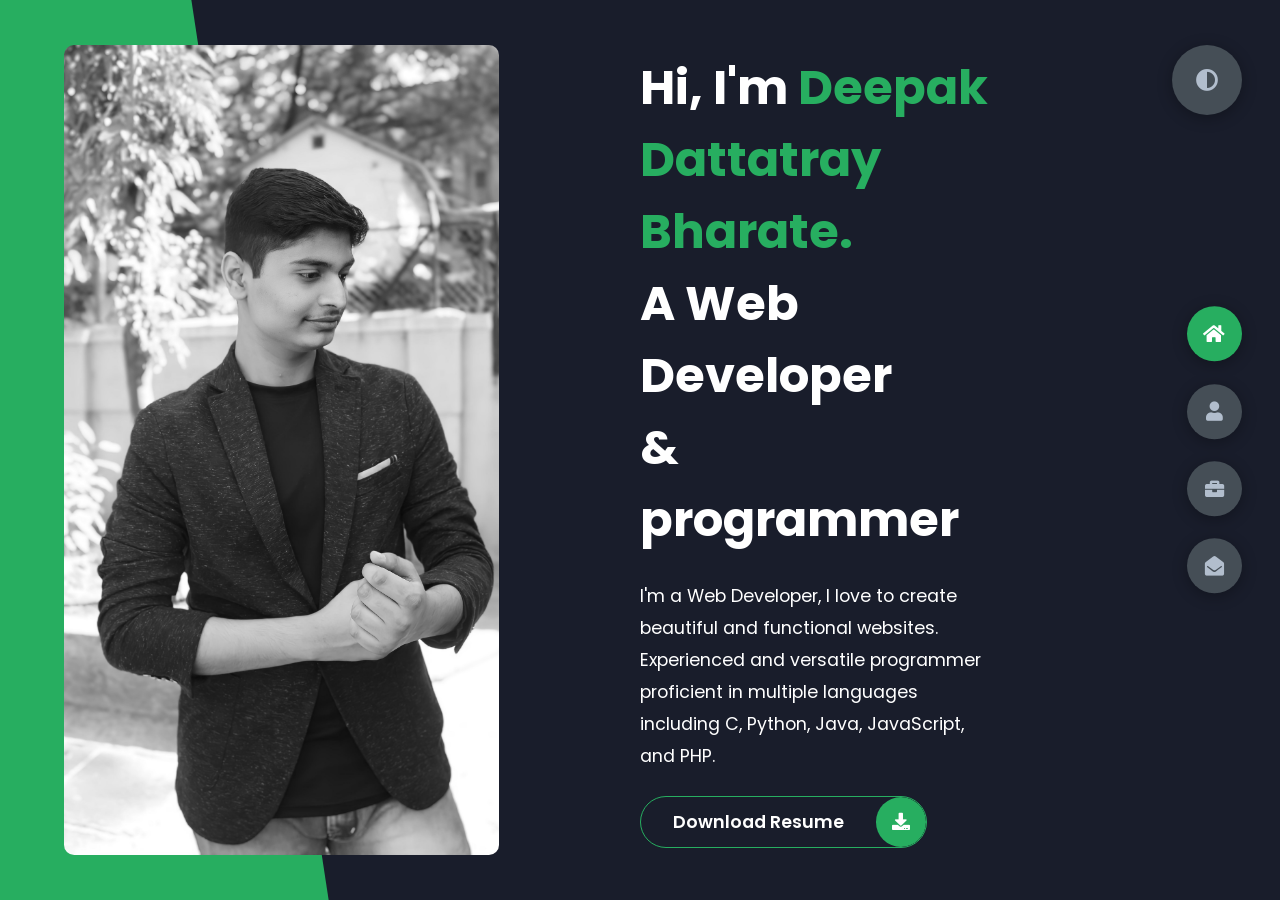
==== index.html @ 77989669 "done done" ====
<!DOCTYPE html>
<html lang="en">
<head>
    <meta charset="UTF-8">
    <meta http-equiv="X-UA-Compatible" content="IE=edge">
    <meta name="viewport" content="width=device-width, initial-scale=1.0">
    <title>Deepak</title>
    <link rel="stylesheet" href="styles/styles.css">
    <link rel="preconnect" href="https://fonts.googleapis.com">
    <link rel="preconnect" href="https://fonts.gstatic.com" crossorigin>
    <link rel="stylesheet" href="https://cdnjs.cloudflare.com/ajax/libs/font-awesome/5.15.4/css/all.min.css" integrity="sha512-1ycn6IcaQQ40/MKBW2W4Rhis/DbILU74C1vSrLJxCq57o941Ym01SwNsOMqvEBFlcgUa6xLiPY/NS5R+E6ztJQ==" crossorigin="anonymous" referrerpolicy="no-referrer" />
    <link href="https://fonts.googleapis.com/css2?family=Poppins:wght@400;500;600;700;800&display=swap" rel="stylesheet">
    
</head>
<body class="main-content">
    <header class="container header active" id="home">
        <div class="header-content">
            <div class="left-header">
                <div class="h-shape"></div>
                <div class="image">
                    <img src="img/me.jpg" alt="">
                </div>
            </div>
            <div class="right-header">
                <h1 class="name">
                    Hi, I'm <span>Deepak Dattatray Bharate.</span>
                    <br>
                    A Web Developer
                    <br>
                    &
                    <br>
                    programmer
                </h1>
                <p>
                    I'm a Web Developer, I love to create beautiful and functional websites.
                    Experienced and versatile programmer proficient in multiple languages including C, Python, Java, JavaScript, and PHP. 
                </p>
                <div class="btn-con">
                    <a href="RESUME_deepak_bharate.pdf" class="main-btn">
                        <span class="btn-text">Download Resume</span>
                        <span class="btn-icon"><i class="fas fa-download"></i></span>
                    </a>
                </div>
            </div>
        </div>
    </header>
    <main>
        <section class="container about" id="about">
            <div class="main-title">
                <h2>About <span>me</span><span class="bg-text">my stats</span></h2>
            </div>
            <div class="about-container">
                <div class="left-about">
                    <h4>Information About me</h4>
                    <p>
                        I typically covers a range of foundational and advanced topics in computer science,
                            including programming languages (such as C , Java, Python , PHP, javascript), 
                            data structures and algorithms, computer networks, database management systems, 
                            software engineering principles, operating systems, and computer architecture. <br /> <br /> 
                            Throughout my degree program, I will likely engage in various projects and assignments 
                            that will help me develop practical skills and deepen my understanding of key concepts in 
                            computer science. These projects may range from developing software applications to conducting 
                            research in specialized areas of interest.
                    </p>
                    <div class="btn-con">
                        <a href="RESUME_deepak_bharate.pdf" class="main-btn">
                            <span class="btn-text">Download Resume</span>
                            <span class="btn-icon"><i class="fas fa-download"></i></span>
                        </a>
                    </div>
                </div>
                <div>
                    <h3>Qualifications Summary</h3><br>
                    <p>
                        Experienced and versatile programmer proficient in multiple languages including C, Python, Java, 
                        JavaScript, and PHP. Demonstrated expertise in software development with a strong portfolio of 
                        projects hosted on GitHub. Proven ability to conceptualize, develop, and implement innovative 
                        solutions. Passionate about continuous learning and exploring new technologies.   
                    </p>
                </div>
                <!-- <div class="right-about">
                    <div class="about-item">
                        <div class="abt-text">
                            <p class="large-text">5</p>
                            <p class="small-text">Projects <br /> Completed</p>
                        </div>
                    </div> -->
                    <!-- <div class="about-item">
                        <div class="abt-text">
                            <p class="large-text">10+</p>
                            <p class="small-text">Years of <br /> experience</p>
                        </div>
                    </div> -->
                    <!-- <div class="about-item">
                        <div class="abt-text">
                            <p class="large-text">300+</p>
                            <p class="small-text">Happy <br /> Clients</p>
                        </div>
                    </div> -->
                    <!-- <div class="about-item">
                        <div class="abt-text">
                            <p class="large-text">400+</p>
                            <p class="small-text">Customer <br /> reviews</p>
                        </div>
                    </div> -->
                </div>
            </div>
            <div class="about-stats">
                <h4 class="stat-title">My Skills</h4>
                <div class="progress-bars">
                    <div class="progress-bar">
                        <p class="prog-title">html5</p>
                        <div class="progress-con">
                            <p class="prog-text">80%</p>
                            <div class="progress">
                                <span class="html"></span>
                            </div>
                        </div>
                    </div>
                    <div class="progress-bar">
                        <p class="prog-title">css3</p>
                        <div class="progress-con">
                            <p class="prog-text">95%</p>
                            <div class="progress">
                                <span class="css"></span>
                            </div>
                        </div>
                    </div>
                    <div class="progress-bar">
                        <p class="prog-title">javascript</p>
                        <div class="progress-con">
                            <p class="prog-text">75%</p>
                            <div class="progress">
                                <span class="js"></span>
                            </div>
                        </div>
                    </div>
                    <div class="progress-bar">
                        <p class="prog-title">ReactJS</p>
                        <div class="progress-con">
                            <p class="prog-text">45%</p>
                            <div class="progress">
                                <span class="react"></span>
                            </div>
                        </div>
                    </div>
                    <div class="progress-bar">
                        <p class="prog-title">NodeJS</p>
                        <div class="progress-con">
                            <p class="prog-text">78%</p>
                            <div class="progress">
                                <span class="node"></span>
                            </div>
                        </div>
                    </div>
                    <div class="progress-bar">
                        <p class="prog-title">Python</p>
                        <div class="progress-con">
                            <p class="prog-text">89%</p>
                            <div class="progress">
                                <span class="python"></span>
                            </div>
                        </div>
                    </div>
                    <div class="progress-bar">
                        <p class="prog-title">Java</p>
                        <div class="progress-con">
                            <p class="prog-text">73%</p>
                            <div class="progress">
                                <span class="java"></span>
                            </div>
                        </div>
                    </div>
                    <div class="progress-bar">
                        <p class="prog-title">XML</p>
                        <div class="progress-con">
                            <p class="prog-text">68%</p>
                            <div class="progress">
                                <span class="xml"></span>
                            </div>
                        </div>
                    </div>
                    <div class="progress-bar">
                        <p class="prog-title">microservices spring boot</p>
                        <div class="progress-con">
                            <p class="prog-text">42%</p>
                            <div class="progress">
                                <span class="ms"></span>
                            </div>
                        </div>
                    </div>
                </div>
            </div>
        </section>
        <section class="container" id="portfolio">
            <div class="main-title">
                <h2>My <span>Portfolio</span><span class="bg-text">My Work</span></h2>
            </div>
            <p class="port-text">
                Here is some of my work that I've done in various programming languages.
            </p>
            <div class="portfolios">
                <div class="portfolio-item">
                    <div class="image">
                        <img src="img/ai_mouse.jpg" alt="">
                    </div>
                    <div class="hover-items">
                        <h3>Project Source</h3>
                        <div class="icons">
                            <a href="https://github.com/04Deepak/Virual-Mouse" class="icon" target="_blank">
                                <i class="fab fa-github"></i>
                            </a>
                        </div>
                    </div>
                </div>
                <div class="portfolio-item">
                    <div class="image">
                        <img src="img/wapy.jpg" alt="">
                    </div>
                    <div class="hover-items">
                        <h3>Project Source</h3>
                        <div class="icons">
                            <a href="https://github.com/04Deepak/Weather-App-in-Python" class="icon" target="_blank">
                                <i class="fab fa-github"></i>
                            </a>
                        </div>
                    </div>
                </div>
                <div class="portfolio-item">
                    <div class="image">
                        <img src="img/wajs.jpg" alt="">
                    </div>
                    <div class="hover-items">
                        <h3>Project Source</h3>
                        <div class="icons">
                            <a href="https://github.com/04Deepak/weather-app-using-html-" class="icon" target="_blank">
                                <i class="fab fa-github"></i>
                            </a>
                        </div>
                    </div>
                </div>
                <div class="portfolio-item">
                    <div class="image">
                        <img src="img/hangman.jpg" alt="">
                    </div>
                    <div class="hover-items">
                        <h3>Project Source</h3>
                        <div class="icons">
                            <a href="https://github.com/04Deepak/hangman" class="icon" target="_blank">
                                <i class="fab fa-github"></i>
                            </a>
                        </div>
                    </div>
                </div>
                <div class="portfolio-item">
                    <div class="image">
                        <img src="img/eye_mouse.jpg" alt="">
                    </div>
                    <div class="hover-items">
                        <h3>Project Source</h3>
                        <div class="icons">
                            <a href="https://github.com/04Deepak/eye-controled-mouse" class="icon" target="_blank">
                                <i class="fab fa-github"></i>
                            </a>
                        </div>
                    </div>
                </div>
            </div>
        </section>
        
        <section class="container contact" id="contact">
            <div class="contact-container">
                <div class="main-title">
                    <h2>Contact <span>Me</span><span class="bg-text">Contact</span></h2>
                </div>
                <div class="contact-content-con">
                    <div class="left-contact">
                        <h4>Contact me here</h4>
                        <p>
                            
                        </p>
                        <div class="contact-info">
                            <div class="contact-item">
                                <div class="icon">
                                    <i class="fas fa-map-marker-alt"></i>
                                    <span>Location</span>
                                </div>
                                <p>
                                    :MarketYard, Pune, 411037
                                </p>
                            </div>
                            <div class="contact-item">
                                <div class="icon">
                                    <i class="fas fa-envelope"></i>
                                    <span>Email</span>
                                </div>
                                <p>
                                    <span>:deepakbharate54321@gmail.com</span>
                                </p>
                            </div>
                            <div class="contact-item">
                                <div class="icon">
                                    <i class="fas fa-user-graduate"></i>
                                    <span>Education</span>
                                </div>
                                <p>
                                    <span>:Sir Parashurambhau College </span>
                                </p>
                            </div>
                            <div class="contact-item">
                                <div class="icon">
                                    <i class="fas fa-user-graduate"></i>
                                    <span>Mobile Number</span>
                                </div>
                                <p>
                                    <span>: 9356217238</span>
                                </p>
                            </div>
                            <div class="contact-item">
                                <div class="icon">
                                    <i class="fas fa-globe-africa"></i>
                                    <span>Languages</span>
                                </div>
                                <p>
                                    <span>: Marathi, English, Hindi</span>
                                </p>
                            </div>
                        </div>
                        <div class="contact-icons">
                            <div class="contact-icon">
                                <a href="https://www.facebook.com/deepak.bharate.77?mibextid=ZbWKwL" target="_blank">
                                    <i class="fab fa-facebook-f"></i>
                                </a>
                                <a href="https://x.com/21_Deepak_04?t=EVNhC-Tifc7lDuavMvkiZQ&s=09" target="_blank">
                                    <i class="fab fa-twitter"></i>
                                    <!-- <i class="fa-brands fa-x-twitter"></i> -->
                                </a>
                                <a href="https://github.com/04Deepak" target="_blank">
                                    <i class="fab fa-github"></i>
                                </a>
                                <a href="https://instagram.com/deepak_bharate_04?igshid=NzZlODBkYWE4Ng==" target="_blank">
                                    <i class="fab fa-instagram"></i>
                                </a>
                            </div>
                            <br>
                            <div class="btn-con">
                                <a href="RESUME_deepak_bharate.pdf" class="main-btn">
                                    <span class="btn-text">Download Resume</span>
                                    <span class="btn-icon"><i class="fas fa-download"></i></span>
                                </a>
                            </div>
                        </div>
                    </div>
                    <div class="right-contact">
                        <form onsubmit="sendEmail(); reset(); return false;" class="contact-form">
                            <div class="input-control i-c-2">
                                <input type="text" id="name" required placeholder="YOUR NAME">
                                <input type="email" id="email" required placeholder="YOUR EMAIL">
                            </div>
                            <div class="input-control">
                                <input type="text" id="subject" required placeholder="ENTER SUBJECT">
                            </div>
                            <div class="input-control">
                                <textarea name="" id="message" cols="15" rows="8" placeholder="Message Here..."></textarea>
                            </div>
                            <div class="submit-btn">
                                <button type="submit" class="main-btn" id="send-button">
                                    <!-- <span class="btn-text">Send Message</span> -->
                                    <span class="btn-icon"><i class="fas fa-paper-plane"></i></span>
                                </button>
                            </div>
                        </form>
                        <script src="https://smtpjs.com/v3/smtp.js"></script>
                        <script>
                            function sendEmail() {
                                const name = document.getElementById("name").value;
                                const email = document.getElementById("email").value;
                                const subject = document.getElementById("subject").value;
                                const body = document.getElementById("message").value;

                                Email.send({
                                    SecureToken: "cb79d266-09be-4030-bab2-f4abe92f9825",
                                    // Host : "smtp.elasticemail.com",
                                    // Username : "deepakbharate12346@gmail.com",
                                    // Password : "B3FC7627FB9570CE940853B29A4B2A475FE3",
                                    To: 'deepakbharate12346@gmail.com',
                                    From: 'deepakbharate12346@gmail.com',
                                    Subject: subject,
                                    Body: "Name: " + name +
                                        "<br>Email: " + email +
                                        "<br>Message: " + body
                                }).then(
                                    message => alert("maile sent succesfully !!")
                                );
                            }
                        </script>

                    </div>
                </div>
            </div>
        </section>
    </main>

    <div class="controls">
        <div class="control active-btn" data-id="home" >
            <i class="fas fa-home"></i>
        </div>
        <div class="control" data-id="about">
            <i class="fas fa-user"></i>
        </div>
        <div class="control" data-id="portfolio">
            <i class="fas fa-briefcase"></i>
        </div>
        <div class="control" data-id="contact">
            <i class="fas fa-envelope-open"></i>
        </div>
    </div>
    <div class="theme-btn">
        <i class="fas fa-adjust"></i>
    </div>
    <script src="app.js"></script>
</body>
</html>
---- styles/styles.css ----
* {
  margin: 0;
  padding: 0;
  box-sizing: border-box;
  list-style: none;
}

:root {
  --color-primary: #191d2b;
  --color-secondary: #27AE60;
  --color-white: #FFFFFF;
  --color-black: #000;
  --color-grey0: #f8f8f8;
  --color-grey-1: #dbe1e8;
  --color-grey-2: #b2becd;
  --color-grey-3: #6c7983;
  --color-grey-4: #454e56;
  --color-grey-5: #2a2e35;
  --color-grey-6: #12181b;
  --br-sm-2: 14px;
  --box-shadow-1: 0 3px 15px rgba(0,0,0,.3);
}

.light-mode {
  --color-primary: #FFFFFF;
  --color-secondary: #27AE60;
  --color-white: #454e56;
  --color-black: #000;
  --color-grey0: #f8f8f8;
  --color-grey-1: #6c7983;
  --color-grey-2: #6c7983;
  --color-grey-3: #6c7983;
  --color-grey-4: #454e56;
  --color-grey-5: #a0a1a23c;
  --color-grey-6: #12181b;
}

body {
  background-color: var(--color-primary);
  font-family: "Poppins", sans-serif;
  font-size: 1.1rem;
  color: var(--color-white);
  transition: all 0.4s ease-in-out;
}

a {
  display: inline-block;
  text-decoration: none;
  color: inherit;
  font-family: inherit;
}

header {
  min-height: 100vh;
  color: var(--color-white);
  overflow: hidden;
  padding: 0 !important;
}

section {
  min-height: 100vh;
  width: 100%;
  position: absolute;
  left: 0;
  top: 0;
  padding: 3rem 18rem;
}

.container {
  display: none;
  transform: translateY(-100%) scale(0);
  transition: all 0.4s ease-in-out;
  background-color: var(--color-primary);
}

.active {
  display: block;
  animation: appear 1s ease-in-out;
  transform: translateY(0) scaleY(1);
}
@keyframes appear {
  0% {
    transform: translateY(-100%) scaleY(0);
  }
  100% {
    transform: translateY(0) scaleY(1);
  }
}

.controls {
  position: fixed;
  z-index: 10;
  top: 50%;
  right: 3%;
  display: flex;
  flex-direction: column;
  align-items: center;
  justify-content: center;
  transform: translateY(-50%);
}
.controls .control {
  padding: 1rem;
  cursor: pointer;
  background-color: var(--color-grey-4);
  width: 55px;
  height: 55px;
  border-radius: 50%;
  display: flex;
  justify-content: center;
  align-items: center;
  margin: 0.7rem 0;
  box-shadow: var(--box-shadow-1);
}
.controls .control i {
  font-size: 1.2rem;
  color: var(--color-grey-2);
  pointer-events: none;
}
.controls .active-btn {
  background-color: var(--color-secondary);
  transition: all 0.4s ease-in-out;
}
.controls .active-btn i {
  color: var(--color-white);
}

.theme-btn {
  top: 5%;
  right: 3%;
  width: 70px;
  height: 70px;
  border-radius: 50%;
  background-color: var(--color-grey-4);
  cursor: pointer;
  position: fixed;
  display: flex;
  justify-content: center;
  align-items: center;
  box-shadow: 0 3px 15px rgba(0, 0, 0, 0.3);
  transition: all 0.1s ease-in-out;
}
.theme-btn:active {
  transform: translateY(-3px);
}
.theme-btn i {
  font-size: 1.4rem;
  color: var(--color-grey-2);
  pointer-events: none;
}

/*Header-content*/
.header-content {
  display: grid;
  grid-template-columns: repeat(2, 1fr);
  min-height: 100vh;
}
.header-content .left-header {
  display: flex;
  align-items: center;
  position: relative;
}
.header-content .left-header .h-shape {
  transition: all 0.4s ease-in-out;
  width: 65%;
  height: 100%;
  background-color: var(--color-secondary);
  position: absolute;
  left: 0;
  top: 0;
  z-index: -1;
  clip-path: polygon(0 0, 46% 0, 79% 100%, 0% 100%);
}
.header-content .left-header .image {
  border-radius: var(--br-sm-2);
  height: 90%;
  width: 68%;
  margin-left: 4rem;
  background-color: var(--color-black);
  transition: all 0.4s ease-in-out;
}
.header-content .left-header .image img {
  width: 100%;
  height: 100%;
  object-fit: cover;
  border-radius: 10px; 
  transition: all 0.4s ease-in-out;
  filter: grayscale(100%);
}
.header-content .left-header .image img:hover {
  filter: grayscale(0);
  transform: scale(1.05);
}
.header-content .right-header {
  display: flex;
  flex-direction: column;
  justify-content: center;
  padding-right: 18rem;
}
.header-content .right-header .name {
  font-size: 3rem;
}
.header-content .right-header .name span {
  color: var(--color-secondary);
}
.header-content .right-header p {
  margin: 1.5rem 0;
  line-height: 2rem;
}

/*About*/
.about-container {
  display: grid;
  grid-template-columns: repeat(2, 1fr);
  padding-top: 3.5rem;
  padding-bottom: 5rem;
}
.about-container .right-about {
  display: grid;
  grid-template-columns: repeat(2, 1fr);
  grid-gap: 2rem;
}
.about-container .right-about .about-item {
  border: 1px solid var(--color-grey-5);
  border-radius: 5px;
  transition: all 0.4s ease-in-out;
  box-shadow: 1px 2px 15px rgba(0, 0, 0, 0.1);
}
.about-container .right-about .about-item:hover {
  cursor: default;
  transform: translateY(-5px);
  border: 1px solid var(--color-secondary);
  box-shadow: 1px 4px 15px rgba(0, 0, 0, 0.32);
}
.about-container .right-about .about-item .abt-text {
  padding: 1.5rem;
  display: flex;
  flex-direction: column;
}
.about-container .right-about .about-item .abt-text .large-text {
  font-size: 3rem;
  font-weight: 700;
  color: var(--color-secondary);
}
.about-container .right-about .about-item .abt-text .small-text {
  padding-left: 3rem;
  position: relative;
  text-transform: uppercase;
  font-size: 1.2rem;
  color: var(--color-grey-1);
  letter-spacing: 2px;
}
.about-container .right-about .about-item .abt-text .small-text::before {
  content: "";
  position: absolute;
  left: 0;
  top: 15px;
  width: 2rem;
  height: 2px;
  background-color: var(--color-grey-5);
}
.about-container .left-about {
  padding-right: 5rem;
}
.about-container .left-about p {
  line-height: 2rem;
  padding: 1rem;
  color: var(--color-grey-1);
}
.about-container .left-about h4 {
  font-size: 2rem;
  text-transform: uppercase;
}

.about-stats {
  padding-bottom: 4rem;
}
.about-stats .progress-bars {
  display: grid;
  grid-template-columns: repeat(2, 1fr);
  grid-gap: 2rem;
}
.about-stats .progress-bars .progress-bar {
  display: flex;
  flex-direction: column;
}
.about-stats .progress-bars .progress-bar .prog-title {
  text-transform: uppercase;
  font-weight: 500;
}
.about-stats .progress-bars .progress-bar .progress-con {
  display: flex;
  align-items: center;
}
.about-stats .progress-bars .progress-bar .progress-con .prog-text {
  color: var(--color-grey-2);
}
.about-stats .progress-bars .progress-bar .progress-con .progress {
  width: 100%;
  height: 0.45rem;
  background-color: var(--color-grey-4);
  margin-left: 1rem;
  position: relative;
}
.about-stats .progress-bars .progress-bar .progress-con .progress span {
  position: absolute;
  top: 0;
  left: 0;
  height: 100%;
  background-color: var(--color-secondary);
  transition: all 0.4s ease-in-out;
  width: 60%;
}
.about-stats .progress-bars .progress-bar .progress-con .progress .html {
  width: 80%;
}
.about-stats .progress-bars .progress-bar .progress-con .progress .css {
  width: 95%;
}
.about-stats .progress-bars .progress-bar .progress-con .progress .js {
  width: 75%;
}
.about-stats .progress-bars .progress-bar .progress-con .progress .react {
  width: 60%;
}
.about-stats .progress-bars .progress-bar .progress-con .progress .node {
  width: 87%;
}
.about-stats .progress-bars .progress-bar .progress-con .progress .python {
  width: 70%;
}

.stat-title {
  text-transform: uppercase;
  font-size: 1.4rem;
  text-align: center;
  padding: 3.5rem 0;
  position: relative;
}
.stat-title::before {
  content: "";
  position: absolute;
  left: 50%;
  top: 0;
  width: 40%;
  height: 1px;
  background-color: var(--color-grey-5);
  transform: translateX(-50%);
}

/*Timeline*/
.timeline {
  display: grid;
  grid-template-columns: repeat(2, 1fr);
  grid-gap: 2rem;
  padding-bottom: 3rem;
}
.timeline .timeline-item {
  position: relative;
  padding-left: 3rem;
  border-left: 1px solid var(--color-grey-5);
}
.timeline .timeline-item .tl-icon {
  position: absolute;
  left: -27px;
  top: 0;
  background-color: var(--color-secondary);
  width: 50px;
  height: 50px;
  border-radius: 50%;
  display: flex;
  align-items: center;
  justify-content: center;
}
.timeline .timeline-item .tl-icon i {
  font-size: 1.3rem;
}
.timeline .timeline-item .tl-duration {
  padding: 0.2rem 0.6rem;
  background-color: var(--color-grey-5);
  border-radius: 15px;
  display: inline-block;
  font-size: 0.8rem;
  text-transform: uppercase;
  font-weight: 500;
}
.timeline .timeline-item h5 {
  padding: 1rem 0;
  text-transform: uppercase;
  font-size: 1.3rem;
  font-weight: 600;
}
.timeline .timeline-item h5 span {
  color: var(--color-grey-2);
  font-weight: 500;
  font-size: 1.2rem;
}
.timeline .timeline-item p {
  color: var(--color-grey-2);
}

.port-text {
  padding: 2rem 0;
  text-align: center;
}

.portfolios {
  display: grid;
  grid-template-columns: repeat(3, 1fr);
  grid-gap: 2rem;
  margin-top: 3rem;
}
.portfolios .portfolio-item {
  position: relative;
  border-radius: 15px;
}
.portfolios .portfolio-item img {
  width: 100%;
  height: 300px;
  object-fit: cover;
  border-radius: 15px;
}
.portfolios .portfolio-item .hover-items {
  width: 100%;
  height: 100%;
  background-color: var(--color-secondary);
  position: absolute;
  left: 0;
  top: 0;
  border-radius: 15px;
  display: flex;
  justify-content: center;
  align-items: center;
  flex-direction: column;
  opacity: 0;
  transform: scale(0);
  transition: all 0.4s ease-in-out;
}
.portfolios .portfolio-item .hover-items h3 {
  font-size: 1.5rem;
  color: var(--color-white);
  margin-bottom: 1.5rem;
}
.portfolios .portfolio-item .hover-items .icons {
  display: flex;
  justify-content: center;
  align-items: center;
}
.portfolios .portfolio-item .hover-items .icons .icon {
  background-color: var(--color-primary);
  border-radius: 50%;
  width: 50px;
  height: 50px;
  display: flex;
  align-items: center;
  justify-content: center;
  margin: 0 1rem;
  cursor: pointer;
  transition: all 0.4s ease-in-out;
}
.portfolios .portfolio-item .hover-items .icons .icon i {
  font-size: 1.5rem;
  color: var(--color-white);
  margin: 0 1rem;
}
.portfolios .portfolio-item .hover-items .icons .icon:hover {
  background-color: var(--color-white);
}
.portfolios .portfolio-item .hover-items .icons .icon:hover i {
  color: var(--color-primary);
}

.portfolio-item:hover .hover-items {
  opacity: 1;
  transform: scale(1);
}

.blogs {
  display: grid;
  grid-template-columns: repeat(3, 1fr);
  grid-gap: 2rem;
  margin-top: 3rem;
}
.blogs .blog {
  position: relative;
  background-color: var(--color-grey-5);
  border-radius: 5px;
  box-shadow: 1px 1px 20px rgba(0, 0, 0, 0.1);
  transition: all 0.4s ease-in-out;
}
.blogs .blog:hover {
  box-shadow: 1px 1px 20px rgba(0, 0, 0, 0.3);
  transform: translateY(-5px);
  transition: all 0.4s ease-in-out;
}
.blogs .blog:hover img {
  filter: grayscale(0);
  transform: scale(1.1);
  box-shadow: 0px 4px 15px rgba(0, 0, 0, 0.8);
}
.blogs .blog img {
  width: 100%;
  height: 300px;
  object-fit: cover;
  border-top-left-radius: 5px;
  border-top-right-radius: 5px;
  filter: grayscale(100%);
  transition: all 0.4s ease-in-out;
}
.blogs .blog .blog-text {
  margin-top: -7px;
  padding: 1.1rem;
  border-top: 8px solid var(--color-secondary);
}
.blogs .blog .blog-text h4 {
  font-size: 1.5rem;
  margin-bottom: 0.7rem;
  transition: all 0.4s ease-in-out;
  cursor: pointer;
}
.blogs .blog .blog-text h4:hover {
  color: var(--color-secondary);
}
.blogs .blog .blog-text p {
  color: var(--color-grey-2);
  line-height: 2rem;
  padding-bottom: 1rem;
}

.contact-content-con {
  display: flex;
  padding-top: 3.5rem;
}
.contact-content-con .left-contact {
  flex: 2;
}
.contact-content-con .left-contact h4 {
  margin-top: 1rem;
  font-size: 2rem;
  text-transform: uppercase;
}
.contact-content-con .left-contact p {
  margin: 1rem 0;
  line-height: 2rem;
}
.contact-content-con .left-contact .contact-info .contact-item {
  display: flex;
  align-items: center;
  justify-content: space-between;
}
.contact-content-con .left-contact .contact-info .contact-item p {
  margin: 0.3rem 0 !important;
  padding: 0 !important;
}
.contact-content-con .left-contact .contact-info .contact-item .icon {
  display: grid;
  grid-template-columns: 40px 1fr;
}
.contact-content-con .left-contact .contact-info .contact-item .icon i {
  display: flex;
  align-items: center;
  font-size: 1.3rem;
}
.contact-content-con .left-contact .contact-icon {
  display: flex;
  margin-top: 2rem;
}
.contact-content-con .left-contact .contact-icon a {
  display: flex;
  align-items: center;
  color: var(--color-white);
  background-color: var(--color-grey-5);
  cursor: pointer;
  justify-content: center;
  width: 50px;
  height: 50px;
  border-radius: 50%;
  margin: 0 0.4rem;
  transition: all 0.4s ease-in-out;
}
.contact-content-con .left-contact .contact-icon a:hover {
  background-color: var(--color-secondary);
}
.contact-content-con .left-contact .contact-icon a:hover i {
  color: var(--color-primary);
}
.contact-content-con .left-contact .contact-icon a i {
  display: flex;
  align-items: center;
  justify-content: center;
  font-size: 1.3rem;
}
.contact-content-con .right-contact {
  flex: 3;
  margin-left: 3rem;
}
.contact-content-con .right-contact .input-control {
  margin: 1.5rem 0;
}
.contact-content-con .right-contact .input-control input, .contact-content-con .right-contact .input-control textarea {
  border-radius: 30px;
  font-weight: inherit;
  font-size: inherit;
  font-family: inherit;
  padding: 0.8rem 1.1rem;
  outline: none;
  border: none;
  background-color: var(--color-grey-5);
  width: 100%;
  color: var(--color-white);
  resize: none;
}
.contact-content-con .right-contact .i-c-2 {
  display: flex;
}
.contact-content-con .right-contact .i-c-2 :last-child {
  margin-left: 1.5rem;
}
.contact-content-con .right-contact .submit-btn {
  display: flex;
  justify-content: flex-start;
}

/*Independed components*/
.btn-con {
  display: flex;
  align-self: flex-start;
}

.main-btn {
  border-radius: 30px;
  color: inherit;
  font-weight: 600;
  position: relative;
  border: 1px solid var(--color-secondary);
  display: flex;
  align-self: flex-start;
  align-items: center;
  overflow: hidden;
}
.main-btn .btn-text {
  padding: 0 2rem;
}
.main-btn .btn-icon {
  background-color: var(--color-secondary);
  display: flex;
  align-items: center;
  justify-content: center;
  border-radius: 50%;
  padding: 1rem;
}
.main-btn::before {
  content: "";
  position: absolute;
  top: 0;
  right: 0;
  transform: translateX(100%);
  transition: all 0.4s ease-out;
  z-index: -1;
}
.main-btn:hover {
  transition: all 0.4s ease-out;
}
.main-btn:hover::before {
  width: 100%;
  height: 100%;
  background-color: var(--color-secondary);
  transform: translateX(0);
  transition: all 0.4s ease-out;
}

.main-title {
  text-align: center;
}
.main-title h2 {
  position: relative;
  text-transform: uppercase;
  font-size: 4rem;
  font-weight: 700;
}
.main-title h2 span {
  color: var(--color-secondary);
}
.main-title h2 .bg-text {
  position: absolute;
  top: 50%;
  left: 50%;
  color: var(--color-grey-5);
  transition: all 0.4s ease-in-out;
  z-index: -1;
  transform: translate(-50%, -50%);
  font-weight: 800;
  font-size: 6.3rem;
}

.about-container .left-about p {
  padding-left: 0;
}

@media screen and (max-width: 600px) {
  header {
    padding: 0 !important;
  }

  .theme-btn {
    width: 50px;
    height: 50px;
  }

  .header-content {
    grid-template-columns: repeat(1, 1fr);
    padding-bottom: 6rem;
  }

  .left-header .h-shape {
    display: none;
  }

  .right-header {
    grid-row: 1;
    padding-right: 0rem !important;
    width: 90%;
    margin: 0 auto;
  }
  .right-header .name {
    font-size: 2.5rem !important;
    text-align: center;
    padding-top: 3rem;
  }

  .header-content .left-header .image {
    margin: 0 auto;
    width: 90%;
  }

  .controls {
    top: auto;
    bottom: 0;
    flex-direction: row;
    justify-content: center;
    left: 50%;
    transform: translateX(-50%);
    width: 100%;
    background-color: var(--color-grey-5);
  }
  .controls .control {
    margin: 1rem 0.3rem;
  }

  .about-container {
    grid-template-columns: repeat(1, 1fr);
  }
  .about-container .right-about {
    grid-template-columns: repeat(1, 1fr);
    padding-top: 2.5rem;
  }
  .about-container .left-about {
    padding-right: 0;
  }
  .about-container .left-about p {
    padding-left: 0;
  }

  .timeline {
    grid-template-columns: repeat(1, 1fr);
    padding-bottom: 6rem;
  }

  .container {
    padding: 2rem 2.5rem !important;
  }

  .about-stats .progress-bars {
    grid-template-columns: repeat(1, 1fr);
  }

  .portfolios {
    grid-template-columns: repeat(1, 1fr);
    padding-bottom: 6rem;
    margin-top: 1rem;
  }

  .blogs {
    grid-template-columns: repeat(1, 1fr);
    padding-bottom: 6rem;
  }

  .contact-content-con {
    flex-direction: column;
  }
  .contact-content-con .right-contact {
    margin-left: 0;
    margin-top: 2.5rem;
  }

  .contact-content-con .right-contact .i-c-2 {
    flex-direction: column;
  }

  .contact-content-con .right-contact .i-c-2 :last-child {
    margin-left: 0;
    margin-top: 1.5rem;
  }

  .contact-content-con .right-contact {
    margin-bottom: 6rem;
  }

  .contact-item {
    flex-direction: column;
    margin: 1rem 0;
  }
  .contact-item p {
    font-size: 15px;
    color: var(--color-grey-2);
  }
  .contact-item span {
    font-size: 15px;
  }
  .contact-item .icon {
    grid-template-columns: 25px 1fr;
  }

  .main-title h2 {
    font-size: 2rem;
  }
  .main-title h2 span {
    font-size: 2.3rem;
  }
  .main-title h2 .bg-text {
    font-size: 2.3rem;
  }
}
@media screen and (max-width: 1432px) {
  .container {
    padding: 7rem 11rem;
  }

  .contact-content-con {
    flex-direction: column;
  }
  .contact-content-con .right-contact {
    margin-left: 0;
    margin-top: 2.5rem;
  }

  .contact-content-con .right-contact .i-c-2 {
    flex-direction: column;
  }

  .contact-content-con .right-contact .i-c-2 :last-child {
    margin-left: 0;
    margin-top: 1.5rem;
  }

  .contact-content-con .right-contact {
    margin-bottom: 6rem;
  }

  .main-title h2 .bg-text {
    font-size: 5.5rem;
  }
}
@media screen and (max-width: 1250px) {
  .blogs {
    grid-template-columns: repeat(2, 1fr);
    margin-top: 6rem;
  }

  .portfolios {
    grid-template-columns: repeat(2, 1fr);
  }

  .header-content .right-header {
    padding-right: 9rem;
  }
}
@media screen and (max-width: 660px) {
  .blogs {
    grid-template-columns: repeat(1, 1fr);
  }

  .portfolios {
    grid-template-columns: repeat(1, 1fr);
  }
}
@media screen and (max-width: 1070px) {
  .about-container {
    grid-template-columns: repeat(1, 1fr);
  }
  .about-container .right-about {
    padding-top: 2.5rem;
  }

  .main-title h2 {
    font-size: 4rem;
  }
  .main-title h2 span {
    font-size: 4rem;
  }
  .main-title h2 .bg-text {
    font-size: 4.5rem;
  }
}
@media screen and (max-width: 970px) {
  .container {
    padding: 7rem 6rem;
  }

  .about-container .left-about {
    padding-right: 0rem;
  }

  .header-content {
    grid-template-columns: repeat(1, 1fr);
    padding-bottom: 6rem;
  }

  .left-header .h-shape {
    display: none;
  }
  .left-header .image {
    width: 90% !important;
    margin: 0 auto !important;
  }

  .right-header {
    grid-row: 1;
    padding-right: 0rem !important;
    width: 90%;
    margin: 0 auto;
  }
  .right-header .name {
    font-size: 2.5rem !important;
    text-align: center;
    padding-top: 3rem;
  }
}
@media screen and (max-width: 700px) {
  .container {
    padding: 7rem 3rem;
  }

  .about-stats .progress-bars {
    grid-template-columns: repeat(1, 1fr);
  }

  .about-container .right-about {
    grid-template-columns: repeat(1, 1fr);
  }

  .timeline {
    grid-template-columns: repeat(1, 1fr);
  }

  .main-title h2 {
    font-size: 3rem;
  }
  .main-title h2 span {
    font-size: 3rem;
  }
  .main-title h2 .bg-text {
    font-size: 4rem;
  }
}










/*# sourceMappingURL=styles.css.map */
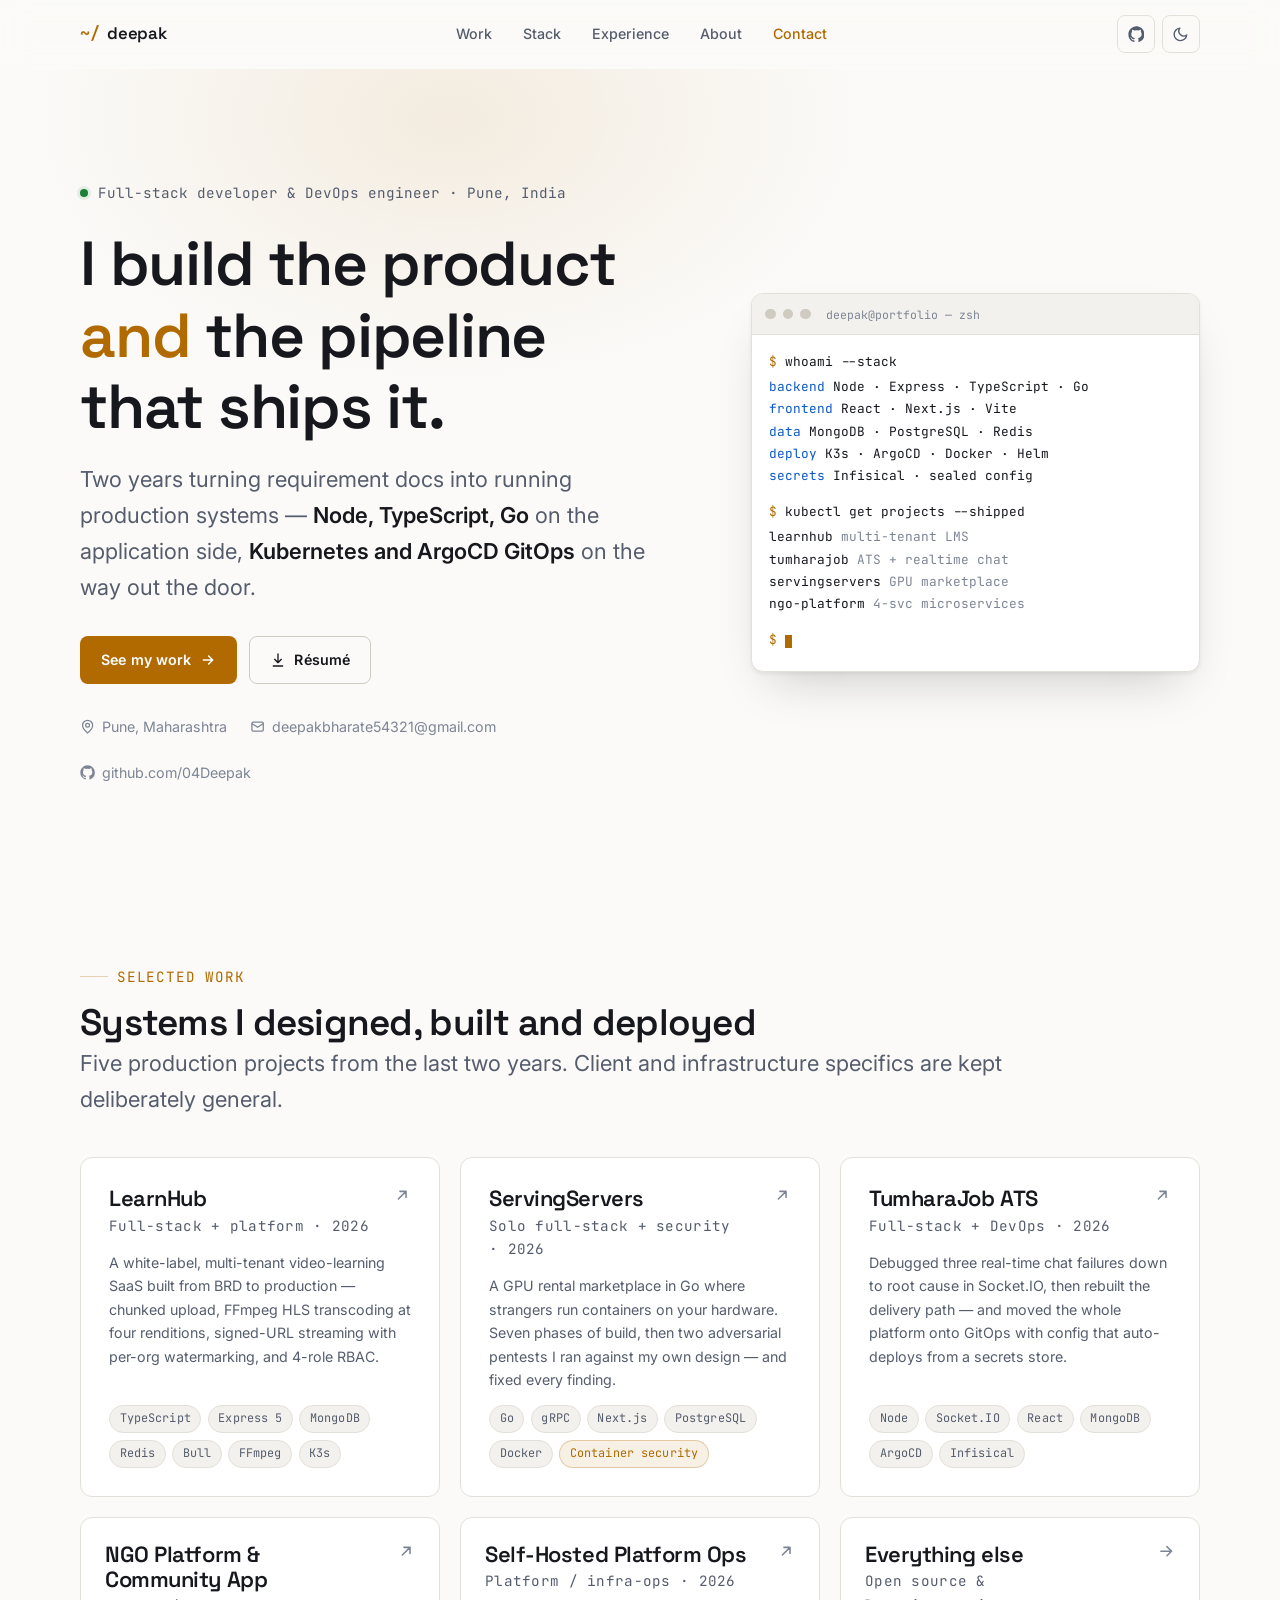
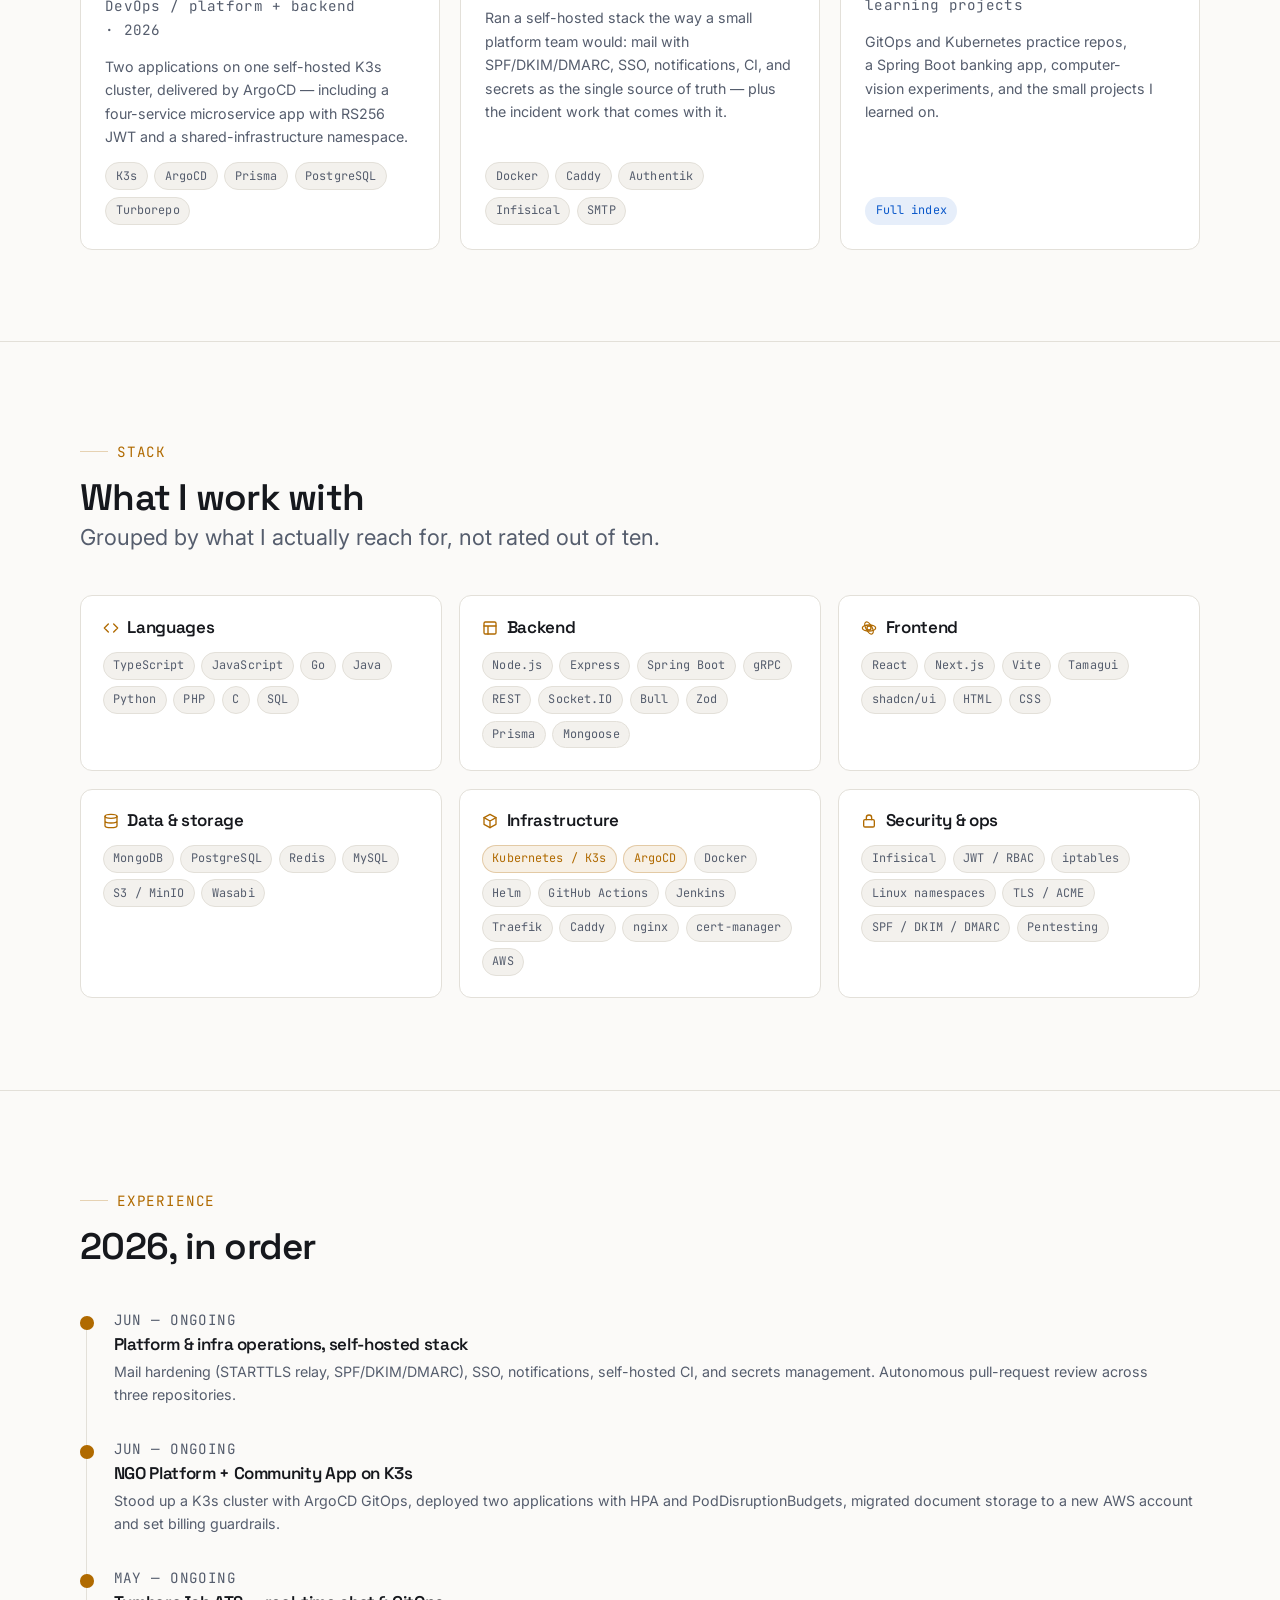
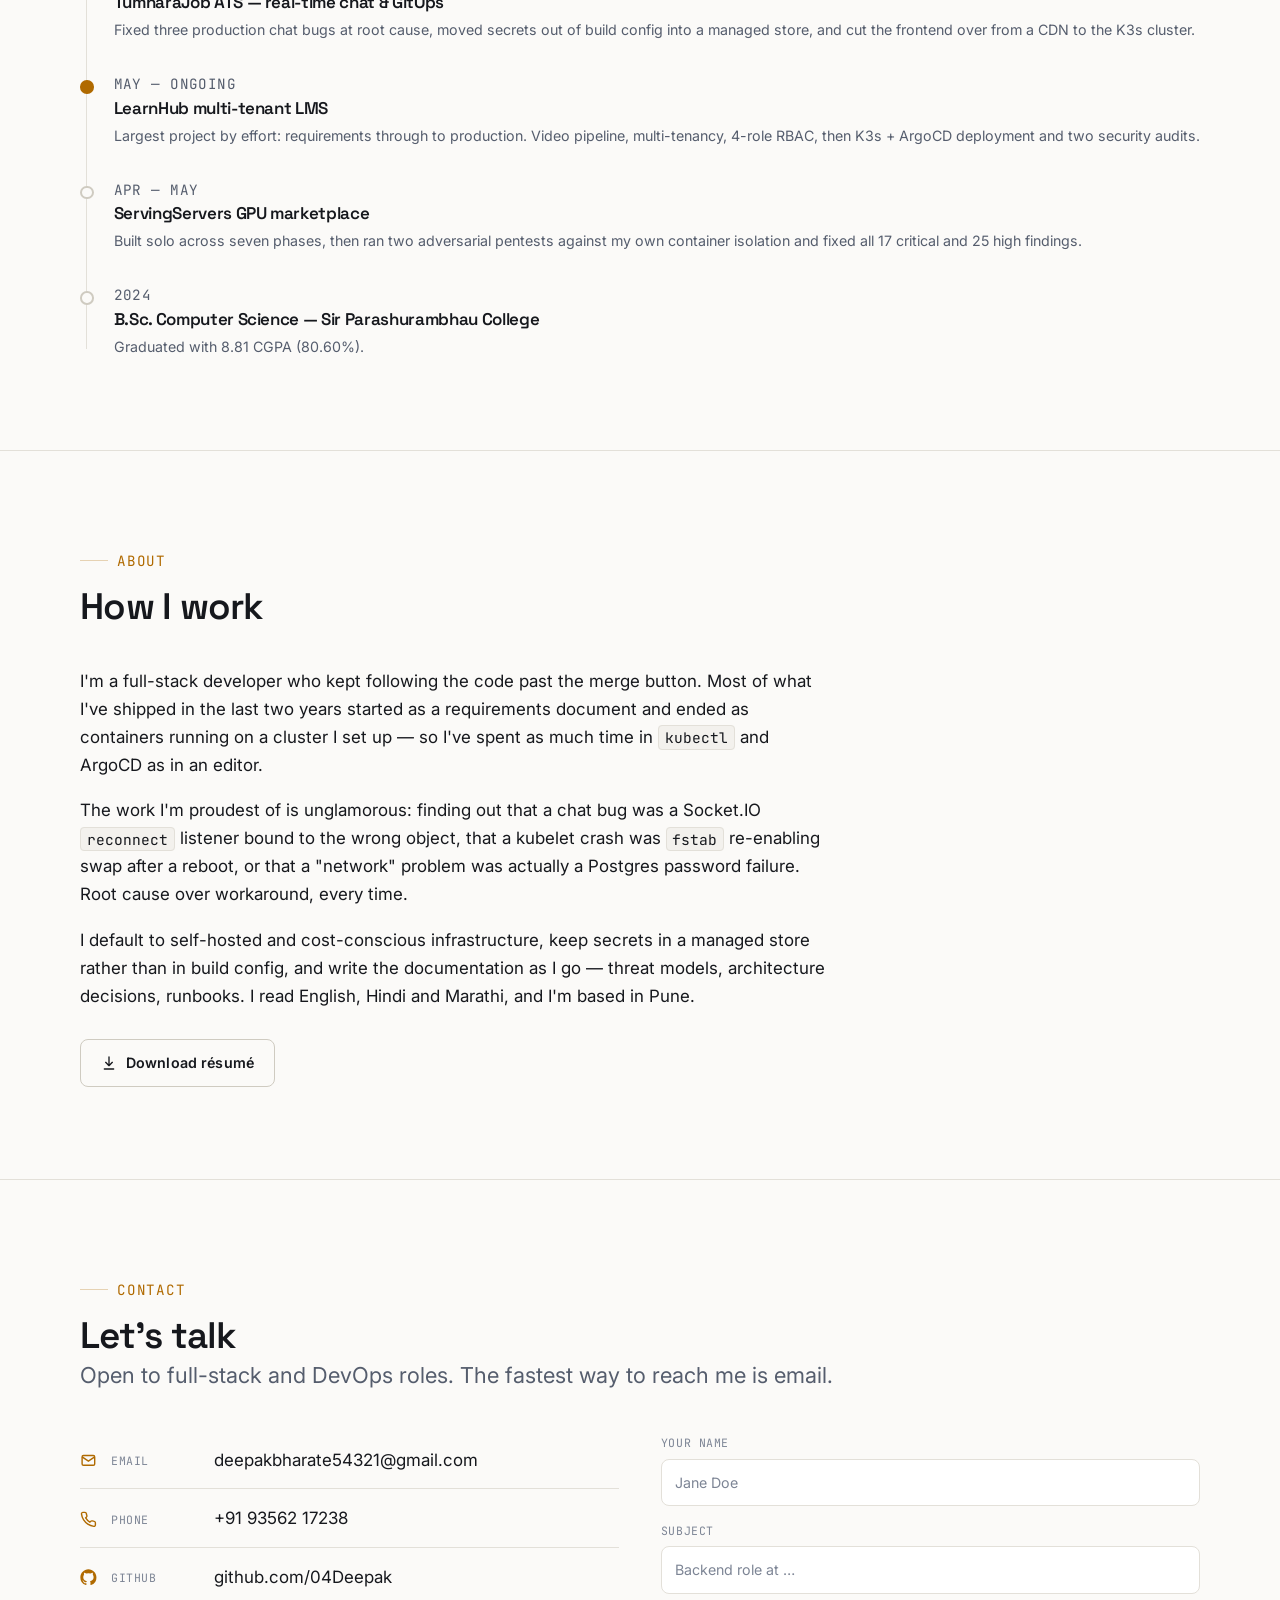
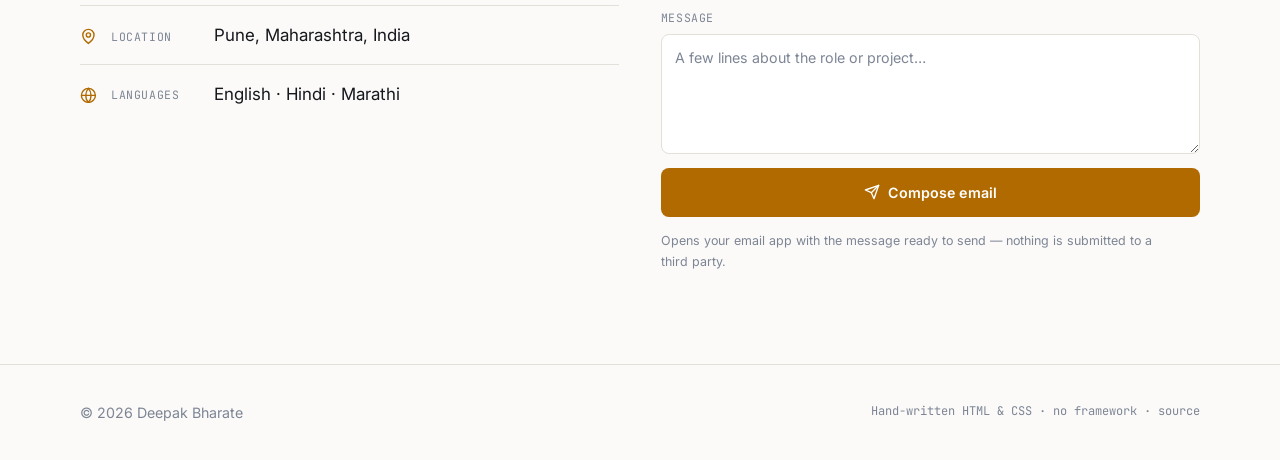
==== commit 9c7d43c2: "Rebuild portfolio: real case studies, new design, remove exposed secrets The site presented seven 20" ====
--- a/index.html
+++ b/index.html
@@ -1,423 +1,468 @@
 <!DOCTYPE html>
-<html lang="en">
+<html lang="en" data-theme="dark">
 <head>
-    <meta charset="UTF-8">
-    <meta http-equiv="X-UA-Compatible" content="IE=edge">
-    <meta name="viewport" content="width=device-width, initial-scale=1.0">
-    <title>Deepak</title>
-    <link rel="stylesheet" href="styles/styles.css">
-    <link rel="preconnect" href="https://fonts.googleapis.com">
-    <link rel="preconnect" href="https://fonts.gstatic.com" crossorigin>
-    <link rel="stylesheet" href="https://cdnjs.cloudflare.com/ajax/libs/font-awesome/5.15.4/css/all.min.css" integrity="sha512-1ycn6IcaQQ40/MKBW2W4Rhis/DbILU74C1vSrLJxCq57o941Ym01SwNsOMqvEBFlcgUa6xLiPY/NS5R+E6ztJQ==" crossorigin="anonymous" referrerpolicy="no-referrer" />
-    <link href="https://fonts.googleapis.com/css2?family=Poppins:wght@400;500;600;700;800&display=swap" rel="stylesheet">
-    
+<meta charset="UTF-8">
+<meta name="viewport" content="width=device-width, initial-scale=1">
+<title>Deepak Bharate — Full-Stack Developer &amp; DevOps Engineer</title>
+<meta name="description" content="Full-stack developer and DevOps engineer in Pune. I build production systems in Node, TypeScript and Go, and ship them on Kubernetes with ArgoCD GitOps.">
+<link rel="canonical" href="https://04deepak.github.io/portfolio/">
+
+<meta property="og:type" content="website">
+<meta property="og:url" content="https://04deepak.github.io/portfolio/">
+<meta property="og:title" content="Deepak Bharate — Full-Stack Developer &amp; DevOps Engineer">
+<meta property="og:description" content="I build production systems in Node, TypeScript and Go, and ship them on Kubernetes with ArgoCD GitOps.">
+<meta property="og:image" content="https://04deepak.github.io/portfolio/img/me.jpg">
+<meta name="twitter:card" content="summary_large_image">
+
+<link rel="icon" href="data:image/svg+xml,<svg xmlns='http://www.w3.org/2000/svg' viewBox='0 0 100 100'><rect width='100' height='100' rx='22' fill='%230b0d12'/><text y='72' x='50' text-anchor='middle' font-size='62' font-family='monospace' font-weight='bold' fill='%23ffb454'>D</text></svg>">
+
+<link rel="preconnect" href="https://fonts.googleapis.com">
+<link rel="preconnect" href="https://fonts.gstatic.com" crossorigin>
+<link href="https://fonts.googleapis.com/css2?family=Inter:wght@400;500;600&family=Space+Grotesk:wght@500;600;700&family=JetBrains+Mono:wght@400;500&display=swap" rel="stylesheet">
+<link rel="stylesheet" href="styles/main.css">
+
+<script>
+  // Set theme before paint to avoid a flash of the wrong theme.
+  (function () {
+    try {
+      var saved = localStorage.getItem("theme");
+      var theme = saved || (window.matchMedia("(prefers-color-scheme: light)").matches ? "light" : "dark");
+      document.documentElement.setAttribute("data-theme", theme);
+    } catch (e) {}
+  })();
+</script>
+
+<script type="application/ld+json">
+{
+  "@context": "https://schema.org",
+  "@type": "Person",
+  "name": "Deepak Bharate",
+  "jobTitle": "Full-Stack Developer & DevOps Engineer",
+  "url": "https://04deepak.github.io/portfolio/",
+  "email": "mailto:deepakbharate54321@gmail.com",
+  "address": { "@type": "PostalAddress", "addressLocality": "Pune", "addressRegion": "Maharashtra", "addressCountry": "IN" },
+  "alumniOf": { "@type": "CollegeOrUniversity", "name": "Sir Parashurambhau College" },
+  "sameAs": ["https://github.com/04Deepak"],
+  "knowsAbout": ["Kubernetes", "ArgoCD", "GitOps", "Node.js", "TypeScript", "Go", "Docker", "React"]
+}
+</script>
 </head>
-<body class="main-content">
-    <header class="container header active" id="home">
-        <div class="header-content">
-            <div class="left-header">
-                <div class="h-shape"></div>
-                <div class="image">
-                    <img src="img/me.jpg" alt="">
-                </div>
-            </div>
-            <div class="right-header">
-                <h1 class="name">
-                    Hi, I'm <span>Deepak Dattatray Bharate.</span>
-                    <br>
-                    A Web Developer
-                    <br>
-                    &
-                    <br>
-                    programmer
-                </h1>
-                <p>
-                    I'm a Web Developer, I love to create beautiful and functional websites.
-                    Experienced and versatile programmer proficient in multiple languages including C, Python, Java, JavaScript, and PHP. 
-                </p>
-                <div class="btn-con">
-                    <a href="RESUME_deepak_bharate.pdf" class="main-btn">
-                        <span class="btn-text">Download Resume</span>
-                        <span class="btn-icon"><i class="fas fa-download"></i></span>
-                    </a>
-                </div>
-            </div>
-        </div>
-    </header>
-    <main>
-        <section class="container about" id="about">
-            <div class="main-title">
-                <h2>About <span>me</span><span class="bg-text">my stats</span></h2>
-            </div>
-            <div class="about-container">
-                <div class="left-about">
-                    <h4>Information About me</h4>
-                    <p>
-                        I typically covers a range of foundational and advanced topics in computer science,
-                            including programming languages (such as C , Java, Python , PHP, javascript), 
-                            data structures and algorithms, computer networks, database management systems, 
-                            software engineering principles, operating systems, and computer architecture. <br /> <br /> 
-                            Throughout my degree program, I will likely engage in various projects and assignments 
-                            that will help me develop practical skills and deepen my understanding of key concepts in 
-                            computer science. These projects may range from developing software applications to conducting 
-                            research in specialized areas of interest.
-                    </p>
-                    <div class="btn-con">
-                        <a href="RESUME_deepak_bharate.pdf" class="main-btn">
-                            <span class="btn-text">Download Resume</span>
-                            <span class="btn-icon"><i class="fas fa-download"></i></span>
-                        </a>
-                    </div>
-                </div>
-                <div>
-                    <h3>Qualifications Summary</h3><br>
-                    <p>
-                        Experienced and versatile programmer proficient in multiple languages including C, Python, Java, 
-                        JavaScript, and PHP. Demonstrated expertise in software development with a strong portfolio of 
-                        projects hosted on GitHub. Proven ability to conceptualize, develop, and implement innovative 
-                        solutions. Passionate about continuous learning and exploring new technologies.   
-                    </p>
-                </div>
-                <!-- <div class="right-about">
-                    <div class="about-item">
-                        <div class="abt-text">
-                            <p class="large-text">5</p>
-                            <p class="small-text">Projects <br /> Completed</p>
-                        </div>
-                    </div> -->
-                    <!-- <div class="about-item">
-                        <div class="abt-text">
-                            <p class="large-text">10+</p>
-                            <p class="small-text">Years of <br /> experience</p>
-                        </div>
-                    </div> -->
-                    <!-- <div class="about-item">
-                        <div class="abt-text">
-                            <p class="large-text">300+</p>
-                            <p class="small-text">Happy <br /> Clients</p>
-                        </div>
-                    </div> -->
-                    <!-- <div class="about-item">
-                        <div class="abt-text">
-                            <p class="large-text">400+</p>
-                            <p class="small-text">Customer <br /> reviews</p>
-                        </div>
-                    </div> -->
-                </div>
-            </div>
-            <div class="about-stats">
-                <h4 class="stat-title">My Skills</h4>
-                <div class="progress-bars">
-                    <div class="progress-bar">
-                        <p class="prog-title">html5</p>
-                        <div class="progress-con">
-                            <p class="prog-text">80%</p>
-                            <div class="progress">
-                                <span class="html"></span>
-                            </div>
-                        </div>
-                    </div>
-                    <div class="progress-bar">
-                        <p class="prog-title">css3</p>
-                        <div class="progress-con">
-                            <p class="prog-text">95%</p>
-                            <div class="progress">
-                                <span class="css"></span>
-                            </div>
-                        </div>
-                    </div>
-                    <div class="progress-bar">
-                        <p class="prog-title">javascript</p>
-                        <div class="progress-con">
-                            <p class="prog-text">75%</p>
-                            <div class="progress">
-                                <span class="js"></span>
-                            </div>
-                        </div>
-                    </div>
-                    <div class="progress-bar">
-                        <p class="prog-title">ReactJS</p>
-                        <div class="progress-con">
-                            <p class="prog-text">45%</p>
-                            <div class="progress">
-                                <span class="react"></span>
-                            </div>
-                        </div>
-                    </div>
-                    <div class="progress-bar">
-                        <p class="prog-title">NodeJS</p>
-                        <div class="progress-con">
-                            <p class="prog-text">78%</p>
-                            <div class="progress">
-                                <span class="node"></span>
-                            </div>
-                        </div>
-                    </div>
-                    <div class="progress-bar">
-                        <p class="prog-title">Python</p>
-                        <div class="progress-con">
-                            <p class="prog-text">89%</p>
-                            <div class="progress">
-                                <span class="python"></span>
-                            </div>
-                        </div>
-                    </div>
-                    <div class="progress-bar">
-                        <p class="prog-title">Java</p>
-                        <div class="progress-con">
-                            <p class="prog-text">73%</p>
-                            <div class="progress">
-                                <span class="java"></span>
-                            </div>
-                        </div>
-                    </div>
-                    <div class="progress-bar">
-                        <p class="prog-title">XML</p>
-                        <div class="progress-con">
-                            <p class="prog-text">68%</p>
-                            <div class="progress">
-                                <span class="xml"></span>
-                            </div>
-                        </div>
-                    </div>
-                    <div class="progress-bar">
-                        <p class="prog-title">microservices spring boot</p>
-                        <div class="progress-con">
-                            <p class="prog-text">42%</p>
-                            <div class="progress">
-                                <span class="ms"></span>
-                            </div>
-                        </div>
-                    </div>
-                </div>
-            </div>
-        </section>
-        <section class="container" id="portfolio">
-            <div class="main-title">
-                <h2>My <span>Portfolio</span><span class="bg-text">My Work</span></h2>
-            </div>
-            <p class="port-text">
-                Here is some of my work that I've done in various programming languages.
-            </p>
-            <div class="portfolios">
-                <div class="portfolio-item">
-                    <div class="image">
-                        <img src="img/ai_mouse.jpg" alt="">
-                    </div>
-                    <div class="hover-items">
-                        <h3>Project Source</h3>
-                        <div class="icons">
-                            <a href="https://github.com/04Deepak/Virual-Mouse" class="icon" target="_blank">
-                                <i class="fab fa-github"></i>
-                            </a>
-                        </div>
-                    </div>
-                </div>
-                <div class="portfolio-item">
-                    <div class="image">
-                        <img src="img/wapy.jpg" alt="">
-                    </div>
-                    <div class="hover-items">
-                        <h3>Project Source</h3>
-                        <div class="icons">
-                            <a href="https://github.com/04Deepak/Weather-App-in-Python" class="icon" target="_blank">
-                                <i class="fab fa-github"></i>
-                            </a>
-                        </div>
-                    </div>
-                </div>
-                <div class="portfolio-item">
-                    <div class="image">
-                        <img src="img/wajs.jpg" alt="">
-                    </div>
-                    <div class="hover-items">
-                        <h3>Project Source</h3>
-                        <div class="icons">
-                            <a href="https://github.com/04Deepak/weather-app-using-html-" class="icon" target="_blank">
-                                <i class="fab fa-github"></i>
-                            </a>
-                        </div>
-                    </div>
-                </div>
-                <div class="portfolio-item">
-                    <div class="image">
-                        <img src="img/hangman.jpg" alt="">
-                    </div>
-                    <div class="hover-items">
-                        <h3>Project Source</h3>
-                        <div class="icons">
-                            <a href="https://github.com/04Deepak/hangman" class="icon" target="_blank">
-                                <i class="fab fa-github"></i>
-                            </a>
-                        </div>
-                    </div>
-                </div>
-                <div class="portfolio-item">
-                    <div class="image">
-                        <img src="img/eye_mouse.jpg" alt="">
-                    </div>
-                    <div class="hover-items">
-                        <h3>Project Source</h3>
-                        <div class="icons">
-                            <a href="https://github.com/04Deepak/eye-controled-mouse" class="icon" target="_blank">
-                                <i class="fab fa-github"></i>
-                            </a>
-                        </div>
-                    </div>
-                </div>
-            </div>
-        </section>
-        
-        <section class="container contact" id="contact">
-            <div class="contact-container">
-                <div class="main-title">
-                    <h2>Contact <span>Me</span><span class="bg-text">Contact</span></h2>
-                </div>
-                <div class="contact-content-con">
-                    <div class="left-contact">
-                        <h4>Contact me here</h4>
-                        <p>
-                            
-                        </p>
-                        <div class="contact-info">
-                            <div class="contact-item">
-                                <div class="icon">
-                                    <i class="fas fa-map-marker-alt"></i>
-                                    <span>Location</span>
-                                </div>
-                                <p>
-                                    :MarketYard, Pune, 411037
-                                </p>
-                            </div>
-                            <div class="contact-item">
-                                <div class="icon">
-                                    <i class="fas fa-envelope"></i>
-                                    <span>Email</span>
-                                </div>
-                                <p>
-                                    <span>:deepakbharate54321@gmail.com</span>
-                                </p>
-                            </div>
-                            <div class="contact-item">
-                                <div class="icon">
-                                    <i class="fas fa-user-graduate"></i>
-                                    <span>Education</span>
-                                </div>
-                                <p>
-                                    <span>:Sir Parashurambhau College </span>
-                                </p>
-                            </div>
-                            <div class="contact-item">
-                                <div class="icon">
-                                    <i class="fas fa-user-graduate"></i>
-                                    <span>Mobile Number</span>
-                                </div>
-                                <p>
-                                    <span>: 9356217238</span>
-                                </p>
-                            </div>
-                            <div class="contact-item">
-                                <div class="icon">
-                                    <i class="fas fa-globe-africa"></i>
-                                    <span>Languages</span>
-                                </div>
-                                <p>
-                                    <span>: Marathi, English, Hindi</span>
-                                </p>
-                            </div>
-                        </div>
-                        <div class="contact-icons">
-                            <div class="contact-icon">
-                                <a href="https://www.facebook.com/deepak.bharate.77?mibextid=ZbWKwL" target="_blank">
-                                    <i class="fab fa-facebook-f"></i>
-                                </a>
-                                <a href="https://x.com/21_Deepak_04?t=EVNhC-Tifc7lDuavMvkiZQ&s=09" target="_blank">
-                                    <i class="fab fa-twitter"></i>
-                                    <!-- <i class="fa-brands fa-x-twitter"></i> -->
-                                </a>
-                                <a href="https://github.com/04Deepak" target="_blank">
-                                    <i class="fab fa-github"></i>
-                                </a>
-                                <a href="https://instagram.com/deepak_bharate_04?igshid=NzZlODBkYWE4Ng==" target="_blank">
-                                    <i class="fab fa-instagram"></i>
-                                </a>
-                            </div>
-                            <br>
-                            <div class="btn-con">
-                                <a href="RESUME_deepak_bharate.pdf" class="main-btn">
-                                    <span class="btn-text">Download Resume</span>
-                                    <span class="btn-icon"><i class="fas fa-download"></i></span>
-                                </a>
-                            </div>
-                        </div>
-                    </div>
-                    <div class="right-contact">
-                        <form onsubmit="sendEmail(); reset(); return false;" class="contact-form">
-                            <div class="input-control i-c-2">
-                                <input type="text" id="name" required placeholder="YOUR NAME">
-                                <input type="email" id="email" required placeholder="YOUR EMAIL">
-                            </div>
-                            <div class="input-control">
-                                <input type="text" id="subject" required placeholder="ENTER SUBJECT">
-                            </div>
-                            <div class="input-control">
-                                <textarea name="" id="message" cols="15" rows="8" placeholder="Message Here..."></textarea>
-                            </div>
-                            <div class="submit-btn">
-                                <button type="submit" class="main-btn" id="send-button">
-                                    <!-- <span class="btn-text">Send Message</span> -->
-                                    <span class="btn-icon"><i class="fas fa-paper-plane"></i></span>
-                                </button>
-                            </div>
-                        </form>
-                        <script src="https://smtpjs.com/v3/smtp.js"></script>
-                        <script>
-                            function sendEmail() {
-                                const name = document.getElementById("name").value;
-                                const email = document.getElementById("email").value;
-                                const subject = document.getElementById("subject").value;
-                                const body = document.getElementById("message").value;
-
-                                Email.send({
-                                    SecureToken: "cb79d266-09be-4030-bab2-f4abe92f9825",
-                                    // Host : "smtp.elasticemail.com",
-                                    // Username : "deepakbharate12346@gmail.com",
-                                    // Password : "B3FC7627FB9570CE940853B29A4B2A475FE3",
-                                    To: 'deepakbharate12346@gmail.com',
-                                    From: 'deepakbharate12346@gmail.com',
-                                    Subject: subject,
-                                    Body: "Name: " + name +
-                                        "<br>Email: " + email +
-                                        "<br>Message: " + body
-                                }).then(
-                                    message => alert("maile sent succesfully !!")
-                                );
-                            }
-                        </script>
-
-                    </div>
-                </div>
-            </div>
-        </section>
-    </main>
-
-    <div class="controls">
-        <div class="control active-btn" data-id="home" >
-            <i class="fas fa-home"></i>
-        </div>
-        <div class="control" data-id="about">
-            <i class="fas fa-user"></i>
-        </div>
-        <div class="control" data-id="portfolio">
-            <i class="fas fa-briefcase"></i>
-        </div>
-        <div class="control" data-id="contact">
-            <i class="fas fa-envelope-open"></i>
-        </div>
-    </div>
-    <div class="theme-btn">
-        <i class="fas fa-adjust"></i>
-    </div>
-    <script src="app.js"></script>
+
+<body>
+<a class="skip-link" href="#main">Skip to content</a>
+
+<header class="site-header" id="siteHeader">
+  <nav class="wrap nav" aria-label="Primary">
+    <a class="brand" href="./"><span class="brand-mark">~/</span>deepak</a>
+
+    <ul class="nav-links" id="navLinks">
+      <li><a href="#work">Work</a></li>
+      <li><a href="#stack">Stack</a></li>
+      <li><a href="#timeline">Experience</a></li>
+      <li><a href="#about">About</a></li>
+      <li><a href="#contact">Contact</a></li>
+    </ul>
+
+    <div class="nav-tools">
+      <a class="icon-btn" href="https://github.com/04Deepak" target="_blank" rel="noopener" aria-label="GitHub profile">
+        <svg viewBox="0 0 24 24" fill="currentColor" aria-hidden="true"><path d="M12 .5C5.73.5.5 5.73.5 12a11.5 11.5 0 0 0 7.86 10.92c.58.1.79-.25.79-.55v-2.1c-3.2.7-3.88-1.37-3.88-1.37-.53-1.34-1.29-1.7-1.29-1.7-1.05-.72.08-.7.08-.7 1.16.08 1.77 1.2 1.77 1.2 1.03 1.77 2.7 1.26 3.36.96.1-.75.4-1.26.73-1.55-2.55-.29-5.24-1.28-5.24-5.7 0-1.26.45-2.29 1.19-3.1-.12-.29-.52-1.46.11-3.05 0 0 .97-.31 3.18 1.18a11 11 0 0 1 5.8 0c2.2-1.49 3.17-1.18 3.17-1.18.63 1.59.23 2.76.12 3.05.74.81 1.18 1.84 1.18 3.1 0 4.43-2.69 5.4-5.25 5.69.41.36.78 1.06.78 2.14v3.17c0 .3.2.66.8.55A11.5 11.5 0 0 0 23.5 12C23.5 5.73 18.27.5 12 .5Z"/></svg>
+      </a>
+      <button class="icon-btn theme-toggle" id="themeToggle" aria-label="Toggle colour theme">
+        <svg class="icon-sun" viewBox="0 0 24 24" fill="none" stroke="currentColor" stroke-width="2" stroke-linecap="round" aria-hidden="true"><circle cx="12" cy="12" r="4"/><path d="M12 2v2M12 20v2M4.9 4.9l1.4 1.4M17.7 17.7l1.4 1.4M2 12h2M20 12h2M4.9 19.1l1.4-1.4M17.7 6.3l1.4-1.4"/></svg>
+        <svg class="icon-moon" viewBox="0 0 24 24" fill="none" stroke="currentColor" stroke-width="2" stroke-linecap="round" stroke-linejoin="round" aria-hidden="true"><path d="M21 12.8A9 9 0 1 1 11.2 3a7 7 0 0 0 9.8 9.8Z"/></svg>
+      </button>
+      <button class="icon-btn nav-toggle" id="navToggle" aria-label="Menu" aria-expanded="false" aria-controls="navLinks">
+        <svg viewBox="0 0 24 24" fill="none" stroke="currentColor" stroke-width="2" stroke-linecap="round" aria-hidden="true"><path d="M4 7h16M4 12h16M4 17h16"/></svg>
+      </button>
+    </div>
+  </nav>
+</header>
+
+<main id="main">
+
+  <!-- ================= HERO ================= -->
+  <section class="hero">
+    <div class="wrap hero-grid">
+      <div>
+        <p class="hero-role"><span class="status-dot"></span> Full-stack developer &amp; DevOps engineer · Pune, India</p>
+        <h1>I build the product <span class="accent">and</span> the pipeline that ships it.</h1>
+        <p class="hero-lede">
+          Two years turning requirement docs into running production systems — <strong>Node, TypeScript, Go</strong>
+          on the application side, <strong>Kubernetes and ArgoCD GitOps</strong> on the way out the door.
+        </p>
+        <div class="btn-row">
+          <a class="btn btn--primary" href="#work">
+            See my work
+            <svg viewBox="0 0 24 24" fill="none" stroke="currentColor" stroke-width="2.2" stroke-linecap="round" stroke-linejoin="round" aria-hidden="true"><path d="M5 12h14M13 6l6 6-6 6"/></svg>
+          </a>
+          <a class="btn btn--ghost" href="RESUME_deepak_bharate.pdf">
+            <svg viewBox="0 0 24 24" fill="none" stroke="currentColor" stroke-width="2" stroke-linecap="round" stroke-linejoin="round" aria-hidden="true"><path d="M12 3v12M7 11l5 5 5-5M5 21h14"/></svg>
+            Résumé
+          </a>
+        </div>
+        <div class="hero-meta">
+          <span>
+            <svg viewBox="0 0 24 24" fill="none" stroke="currentColor" stroke-width="2" aria-hidden="true"><path d="M20 10c0 6-8 12-8 12s-8-6-8-12a8 8 0 0 1 16 0Z"/><circle cx="12" cy="10" r="3"/></svg>
+            Pune, Maharashtra
+          </span>
+          <a href="mailto:deepakbharate54321@gmail.com">
+            <svg viewBox="0 0 24 24" fill="none" stroke="currentColor" stroke-width="2" aria-hidden="true"><rect x="3" y="5" width="18" height="14" rx="2"/><path d="m3 7 9 6 9-6"/></svg>
+            deepakbharate54321@gmail.com
+          </a>
+          <a href="https://github.com/04Deepak" target="_blank" rel="noopener">
+            <svg viewBox="0 0 24 24" fill="currentColor" aria-hidden="true"><path d="M12 .5C5.73.5.5 5.73.5 12a11.5 11.5 0 0 0 7.86 10.92c.58.1.79-.25.79-.55v-2.1c-3.2.7-3.88-1.37-3.88-1.37-.53-1.34-1.29-1.7-1.29-1.7-1.05-.72.08-.7.08-.7 1.16.08 1.77 1.2 1.77 1.2 1.03 1.77 2.7 1.26 3.36.96.1-.75.4-1.26.73-1.55-2.55-.29-5.24-1.28-5.24-5.7 0-1.26.45-2.29 1.19-3.1-.12-.29-.52-1.46.11-3.05 0 0 .97-.31 3.18 1.18a11 11 0 0 1 5.8 0c2.2-1.49 3.17-1.18 3.17-1.18.63 1.59.23 2.76.12 3.05.74.81 1.18 1.84 1.18 3.1 0 4.43-2.69 5.4-5.25 5.69.41.36.78 1.06.78 2.14v3.17c0 .3.2.66.8.55A11.5 11.5 0 0 0 23.5 12C23.5 5.73 18.27.5 12 .5Z"/></svg>
+            github.com/04Deepak
+          </a>
+        </div>
+      </div>
+
+      <aside class="hero-aside">
+        <div class="terminal">
+          <div class="terminal-bar">
+            <span></span><span></span><span></span>
+            <span class="terminal-title">deepak@portfolio — zsh</span>
+          </div>
+          <div class="terminal-body">
+            <p class="cmd">whoami --stack</p>
+            <ul class="out">
+              <li><span class="key">backend</span>  <span class="val">Node · Express · TypeScript · Go</span></li>
+              <li><span class="key">frontend</span> <span class="val">React · Next.js · Vite</span></li>
+              <li><span class="key">data</span>     <span class="val">MongoDB · PostgreSQL · Redis</span></li>
+              <li><span class="key">deploy</span>   <span class="val">K3s · ArgoCD · Docker · Helm</span></li>
+              <li><span class="key">secrets</span>  <span class="val">Infisical · sealed config</span></li>
+            </ul>
+            <p class="cmd">kubectl get projects --shipped</p>
+            <ul class="out">
+              <li><span class="val">learnhub</span>       <span class="comment">multi-tenant LMS</span></li>
+              <li><span class="val">tumharajob</span>     <span class="comment">ATS + realtime chat</span></li>
+              <li><span class="val">servingservers</span> <span class="comment">GPU marketplace</span></li>
+              <li><span class="val">ngo-platform</span>   <span class="comment">4-svc microservices</span></li>
+            </ul>
+            <p class="cmd"><span class="caret"></span></p>
+          </div>
+        </div>
+      </aside>
+    </div>
+  </section>
+
+  <!-- ================= WORK ================= -->
+  <section class="section" id="work">
+    <div class="wrap">
+      <div class="section-head reveal">
+        <p class="eyebrow">Selected work</p>
+        <h2>Systems I designed, built and deployed</h2>
+        <p class="lede">Five production projects from the last two years. Client and infrastructure specifics are kept deliberately general.</p>
+      </div>
+
+      <div class="card-grid">
+
+        <article class="card card--feature reveal">
+          <div class="card-top">
+            <div>
+              <h3><a href="projects/learnhub.html">LearnHub</a></h3>
+              <p class="card-role">Full-stack + platform · 2026</p>
+            </div>
+            <span class="card-arrow"><svg viewBox="0 0 24 24" fill="none" stroke="currentColor" stroke-width="2" stroke-linecap="round" stroke-linejoin="round" aria-hidden="true"><path d="M7 17 17 7M9 7h8v8"/></svg></span>
+          </div>
+          <p>A white-label, multi-tenant video-learning SaaS built from BRD to production — chunked upload, FFmpeg HLS transcoding at four renditions, signed-URL streaming with per-org watermarking, and 4-role RBAC.</p>
+          <div class="tag-list">
+            <span class="tag">TypeScript</span><span class="tag">Express 5</span><span class="tag">MongoDB</span>
+            <span class="tag">Redis</span><span class="tag">Bull</span><span class="tag">FFmpeg</span><span class="tag">K3s</span>
+          </div>
+        </article>
+
+        <article class="card card--feature reveal">
+          <div class="card-top">
+            <div>
+              <h3><a href="projects/servingservers.html">ServingServers</a></h3>
+              <p class="card-role">Solo full-stack + security · 2026</p>
+            </div>
+            <span class="card-arrow"><svg viewBox="0 0 24 24" fill="none" stroke="currentColor" stroke-width="2" stroke-linecap="round" stroke-linejoin="round" aria-hidden="true"><path d="M7 17 17 7M9 7h8v8"/></svg></span>
+          </div>
+          <p>A GPU rental marketplace in Go where strangers run containers on your hardware. Seven phases of build, then two adversarial pentests I ran against my own design — and fixed every finding.</p>
+          <div class="tag-list">
+            <span class="tag">Go</span><span class="tag">gRPC</span><span class="tag">Next.js</span>
+            <span class="tag">PostgreSQL</span><span class="tag">Docker</span><span class="tag tag--accent">Container security</span>
+          </div>
+        </article>
+
+        <article class="card card--feature reveal">
+          <div class="card-top">
+            <div>
+              <h3><a href="projects/ats.html">TumharaJob ATS</a></h3>
+              <p class="card-role">Full-stack + DevOps · 2026</p>
+            </div>
+            <span class="card-arrow"><svg viewBox="0 0 24 24" fill="none" stroke="currentColor" stroke-width="2" stroke-linecap="round" stroke-linejoin="round" aria-hidden="true"><path d="M7 17 17 7M9 7h8v8"/></svg></span>
+          </div>
+          <p>Debugged three real-time chat failures down to root cause in Socket.IO, then rebuilt the delivery path — and moved the whole platform onto GitOps with config that auto-deploys from a secrets store.</p>
+          <div class="tag-list">
+            <span class="tag">Node</span><span class="tag">Socket.IO</span><span class="tag">React</span>
+            <span class="tag">MongoDB</span><span class="tag">ArgoCD</span><span class="tag">Infisical</span>
+          </div>
+        </article>
+
+        <article class="card reveal">
+          <div class="card-top">
+            <div>
+              <h3><a href="projects/ngo.html">NGO Platform &amp; Community App</a></h3>
+              <p class="card-role">DevOps / platform + backend · 2026</p>
+            </div>
+            <span class="card-arrow"><svg viewBox="0 0 24 24" fill="none" stroke="currentColor" stroke-width="2" stroke-linecap="round" stroke-linejoin="round" aria-hidden="true"><path d="M7 17 17 7M9 7h8v8"/></svg></span>
+          </div>
+          <p>Two applications on one self-hosted K3s cluster, delivered by ArgoCD — including a four-service microservice app with RS256 JWT and a shared-infrastructure namespace.</p>
+          <div class="tag-list">
+            <span class="tag">K3s</span><span class="tag">ArgoCD</span><span class="tag">Prisma</span><span class="tag">PostgreSQL</span><span class="tag">Turborepo</span>
+          </div>
+        </article>
+
+        <article class="card reveal">
+          <div class="card-top">
+            <div>
+              <h3><a href="projects/apijay.html">Self-Hosted Platform Ops</a></h3>
+              <p class="card-role">Platform / infra-ops · 2026</p>
+            </div>
+            <span class="card-arrow"><svg viewBox="0 0 24 24" fill="none" stroke="currentColor" stroke-width="2" stroke-linecap="round" stroke-linejoin="round" aria-hidden="true"><path d="M7 17 17 7M9 7h8v8"/></svg></span>
+          </div>
+          <p>Ran a self-hosted stack the way a small platform team would: mail with SPF/DKIM/DMARC, SSO, notifications, CI, and secrets as the single source of truth — plus the incident work that comes with it.</p>
+          <div class="tag-list">
+            <span class="tag">Docker</span><span class="tag">Caddy</span><span class="tag">Authentik</span><span class="tag">Infisical</span><span class="tag">SMTP</span>
+          </div>
+        </article>
+
+        <article class="card reveal">
+          <div class="card-top">
+            <div>
+              <h3><a href="work.html">Everything else</a></h3>
+              <p class="card-role">Open source &amp; learning projects</p>
+            </div>
+            <span class="card-arrow"><svg viewBox="0 0 24 24" fill="none" stroke="currentColor" stroke-width="2" stroke-linecap="round" stroke-linejoin="round" aria-hidden="true"><path d="M5 12h14M13 6l6 6-6 6"/></svg></span>
+          </div>
+          <p>GitOps and Kubernetes practice repos, a Spring Boot banking app, computer-vision experiments, and the small projects I learned on.</p>
+          <div class="tag-list">
+            <span class="tag tag--info">Full index</span>
+          </div>
+        </article>
+
+      </div>
+    </div>
+  </section>
+
+  <!-- ================= STACK ================= -->
+  <section class="section" id="stack">
+    <div class="wrap">
+      <div class="section-head reveal">
+        <p class="eyebrow">Stack</p>
+        <h2>What I work with</h2>
+        <p class="lede">Grouped by what I actually reach for, not rated out of ten.</p>
+      </div>
+
+      <div class="skill-grid">
+        <div class="skill-group reveal">
+          <h3><svg viewBox="0 0 24 24" fill="none" stroke="currentColor" stroke-width="2" stroke-linecap="round" stroke-linejoin="round" aria-hidden="true"><path d="m16 18 6-6-6-6M8 6l-6 6 6 6"/></svg> Languages</h3>
+          <div class="tag-list">
+            <span class="tag">TypeScript</span><span class="tag">JavaScript</span><span class="tag">Go</span>
+            <span class="tag">Java</span><span class="tag">Python</span><span class="tag">PHP</span><span class="tag">C</span><span class="tag">SQL</span>
+          </div>
+        </div>
+
+        <div class="skill-group reveal">
+          <h3><svg viewBox="0 0 24 24" fill="none" stroke="currentColor" stroke-width="2" stroke-linecap="round" stroke-linejoin="round" aria-hidden="true"><rect x="3" y="3" width="18" height="18" rx="2"/><path d="M3 9h18M9 21V9"/></svg> Backend</h3>
+          <div class="tag-list">
+            <span class="tag">Node.js</span><span class="tag">Express</span><span class="tag">Spring Boot</span>
+            <span class="tag">gRPC</span><span class="tag">REST</span><span class="tag">Socket.IO</span>
+            <span class="tag">Bull</span><span class="tag">Zod</span><span class="tag">Prisma</span><span class="tag">Mongoose</span>
+          </div>
+        </div>
+
+        <div class="skill-group reveal">
+          <h3><svg viewBox="0 0 24 24" fill="none" stroke="currentColor" stroke-width="2" stroke-linecap="round" stroke-linejoin="round" aria-hidden="true"><circle cx="12" cy="12" r="3"/><ellipse cx="12" cy="12" rx="10" ry="4.5"/><ellipse cx="12" cy="12" rx="10" ry="4.5" transform="rotate(60 12 12)"/></svg> Frontend</h3>
+          <div class="tag-list">
+            <span class="tag">React</span><span class="tag">Next.js</span><span class="tag">Vite</span>
+            <span class="tag">Tamagui</span><span class="tag">shadcn/ui</span><span class="tag">HTML</span><span class="tag">CSS</span>
+          </div>
+        </div>
+
+        <div class="skill-group reveal">
+          <h3><svg viewBox="0 0 24 24" fill="none" stroke="currentColor" stroke-width="2" stroke-linecap="round" stroke-linejoin="round" aria-hidden="true"><ellipse cx="12" cy="5" rx="9" ry="3"/><path d="M3 5v14c0 1.7 4 3 9 3s9-1.3 9-3V5M3 12c0 1.7 4 3 9 3s9-1.3 9-3"/></svg> Data &amp; storage</h3>
+          <div class="tag-list">
+            <span class="tag">MongoDB</span><span class="tag">PostgreSQL</span><span class="tag">Redis</span>
+            <span class="tag">MySQL</span><span class="tag">S3 / MinIO</span><span class="tag">Wasabi</span>
+          </div>
+        </div>
+
+        <div class="skill-group reveal">
+          <h3><svg viewBox="0 0 24 24" fill="none" stroke="currentColor" stroke-width="2" stroke-linecap="round" stroke-linejoin="round" aria-hidden="true"><path d="M12 2 3 7v10l9 5 9-5V7Z"/><path d="m3 7 9 5 9-5M12 22V12"/></svg> Infrastructure</h3>
+          <div class="tag-list">
+            <span class="tag tag--accent">Kubernetes / K3s</span><span class="tag tag--accent">ArgoCD</span>
+            <span class="tag">Docker</span><span class="tag">Helm</span><span class="tag">GitHub Actions</span>
+            <span class="tag">Jenkins</span><span class="tag">Traefik</span><span class="tag">Caddy</span>
+            <span class="tag">nginx</span><span class="tag">cert-manager</span><span class="tag">AWS</span>
+          </div>
+        </div>
+
+        <div class="skill-group reveal">
+          <h3><svg viewBox="0 0 24 24" fill="none" stroke="currentColor" stroke-width="2" stroke-linecap="round" stroke-linejoin="round" aria-hidden="true"><rect x="4" y="10" width="16" height="11" rx="2"/><path d="M8 10V7a4 4 0 0 1 8 0v3"/></svg> Security &amp; ops</h3>
+          <div class="tag-list">
+            <span class="tag">Infisical</span><span class="tag">JWT / RBAC</span><span class="tag">iptables</span>
+            <span class="tag">Linux namespaces</span><span class="tag">TLS / ACME</span>
+            <span class="tag">SPF / DKIM / DMARC</span><span class="tag">Pentesting</span>
+          </div>
+        </div>
+      </div>
+    </div>
+  </section>
+
+  <!-- ================= TIMELINE ================= -->
+  <section class="section" id="timeline">
+    <div class="wrap">
+      <div class="section-head reveal">
+        <p class="eyebrow">Experience</p>
+        <h2>2026, in order</h2>
+      </div>
+
+      <div class="timeline">
+        <div class="timeline-item timeline-item--now reveal">
+          <p class="timeline-date">JUN — ONGOING</p>
+          <h3>Platform &amp; infra operations, self-hosted stack</h3>
+          <p>Mail hardening (STARTTLS relay, SPF/DKIM/DMARC), SSO, notifications, self-hosted CI, and secrets management. Autonomous pull-request review across three repositories.</p>
+        </div>
+        <div class="timeline-item timeline-item--now reveal">
+          <p class="timeline-date">JUN — ONGOING</p>
+          <h3>NGO Platform + Community App on K3s</h3>
+          <p>Stood up a K3s cluster with ArgoCD GitOps, deployed two applications with HPA and PodDisruptionBudgets, migrated document storage to a new AWS account and set billing guardrails.</p>
+        </div>
+        <div class="timeline-item timeline-item--now reveal">
+          <p class="timeline-date">MAY — ONGOING</p>
+          <h3>TumharaJob ATS — real-time chat &amp; GitOps</h3>
+          <p>Fixed three production chat bugs at root cause, moved secrets out of build config into a managed store, and cut the frontend over from a CDN to the K3s cluster.</p>
+        </div>
+        <div class="timeline-item timeline-item--now reveal">
+          <p class="timeline-date">MAY — ONGOING</p>
+          <h3>LearnHub multi-tenant LMS</h3>
+          <p>Largest project by effort: requirements through to production. Video pipeline, multi-tenancy, 4-role RBAC, then K3s + ArgoCD deployment and two security audits.</p>
+        </div>
+        <div class="timeline-item reveal">
+          <p class="timeline-date">APR — MAY</p>
+          <h3>ServingServers GPU marketplace</h3>
+          <p>Built solo across seven phases, then ran two adversarial pentests against my own container isolation and fixed all 17 critical and 25 high findings.</p>
+        </div>
+        <div class="timeline-item reveal">
+          <p class="timeline-date">2024</p>
+          <h3>B.Sc. Computer Science — Sir Parashurambhau College</h3>
+          <p>Graduated with 8.81 CGPA (80.60%).</p>
+        </div>
+      </div>
+    </div>
+  </section>
+
+  <!-- ================= ABOUT ================= -->
+  <section class="section" id="about">
+    <div class="wrap">
+      <div class="section-head reveal">
+        <p class="eyebrow">About</p>
+        <h2>How I work</h2>
+      </div>
+      <div class="prose reveal">
+        <p>
+          I'm a full-stack developer who kept following the code past the merge button. Most of what I've
+          shipped in the last two years started as a requirements document and ended as containers running
+          on a cluster I set up — so I've spent as much time in <code>kubectl</code> and ArgoCD as in an editor.
+        </p>
+        <p>
+          The work I'm proudest of is unglamorous: finding out that a chat bug was a Socket.IO
+          <code>reconnect</code> listener bound to the wrong object, that a kubelet crash was <code>fstab</code>
+          re-enabling swap after a reboot, or that a "network" problem was actually a Postgres password failure.
+          Root cause over workaround, every time.
+        </p>
+        <p>
+          I default to self-hosted and cost-conscious infrastructure, keep secrets in a managed store rather
+          than in build config, and write the documentation as I go — threat models, architecture decisions,
+          runbooks. I read English, Hindi and Marathi, and I'm based in Pune.
+        </p>
+        <div class="btn-row" style="margin-top:1.75rem">
+          <a class="btn btn--ghost" href="RESUME_deepak_bharate.pdf">
+            <svg viewBox="0 0 24 24" fill="none" stroke="currentColor" stroke-width="2" stroke-linecap="round" stroke-linejoin="round" aria-hidden="true"><path d="M12 3v12M7 11l5 5 5-5M5 21h14"/></svg>
+            Download résumé
+          </a>
+        </div>
+      </div>
+    </div>
+  </section>
+
+  <!-- ================= CONTACT ================= -->
+  <section class="section" id="contact">
+    <div class="wrap">
+      <div class="section-head reveal">
+        <p class="eyebrow">Contact</p>
+        <h2>Let's talk</h2>
+        <p class="lede">Open to full-stack and DevOps roles. The fastest way to reach me is email.</p>
+      </div>
+
+      <div class="contact-grid">
+        <div class="reveal">
+          <div class="contact-list">
+            <div class="contact-row">
+              <svg viewBox="0 0 24 24" fill="none" stroke="currentColor" stroke-width="2" aria-hidden="true"><rect x="3" y="5" width="18" height="14" rx="2"/><path d="m3 7 9 6 9-6"/></svg>
+              <span class="label">Email</span>
+              <a href="mailto:deepakbharate54321@gmail.com">deepakbharate54321@gmail.com</a>
+            </div>
+            <div class="contact-row">
+              <svg viewBox="0 0 24 24" fill="none" stroke="currentColor" stroke-width="2" aria-hidden="true"><path d="M22 16.9v3a2 2 0 0 1-2.2 2 19.8 19.8 0 0 1-8.6-3.1 19.5 19.5 0 0 1-6-6A19.8 19.8 0 0 1 2.1 4.2 2 2 0 0 1 4.1 2h3a2 2 0 0 1 2 1.7c.1 1 .4 1.9.7 2.8a2 2 0 0 1-.5 2.1L8.1 9.9a16 16 0 0 0 6 6l1.3-1.2a2 2 0 0 1 2.1-.5c.9.3 1.8.6 2.8.7a2 2 0 0 1 1.7 2Z"/></svg>
+              <span class="label">Phone</span>
+              <a href="tel:+919356217238">+91 93562 17238</a>
+            </div>
+            <div class="contact-row">
+              <svg viewBox="0 0 24 24" fill="currentColor" aria-hidden="true"><path d="M12 .5C5.73.5.5 5.73.5 12a11.5 11.5 0 0 0 7.86 10.92c.58.1.79-.25.79-.55v-2.1c-3.2.7-3.88-1.37-3.88-1.37-.53-1.34-1.29-1.7-1.29-1.7-1.05-.72.08-.7.08-.7 1.16.08 1.77 1.2 1.77 1.2 1.03 1.77 2.7 1.26 3.36.96.1-.75.4-1.26.73-1.55-2.55-.29-5.24-1.28-5.24-5.7 0-1.26.45-2.29 1.19-3.1-.12-.29-.52-1.46.11-3.05 0 0 .97-.31 3.18 1.18a11 11 0 0 1 5.8 0c2.2-1.49 3.17-1.18 3.17-1.18.63 1.59.23 2.76.12 3.05.74.81 1.18 1.84 1.18 3.1 0 4.43-2.69 5.4-5.25 5.69.41.36.78 1.06.78 2.14v3.17c0 .3.2.66.8.55A11.5 11.5 0 0 0 23.5 12C23.5 5.73 18.27.5 12 .5Z"/></svg>
+              <span class="label">GitHub</span>
+              <a href="https://github.com/04Deepak" target="_blank" rel="noopener">github.com/04Deepak</a>
+            </div>
+            <div class="contact-row">
+              <svg viewBox="0 0 24 24" fill="none" stroke="currentColor" stroke-width="2" aria-hidden="true"><path d="M20 10c0 6-8 12-8 12s-8-6-8-12a8 8 0 0 1 16 0Z"/><circle cx="12" cy="10" r="3"/></svg>
+              <span class="label">Location</span>
+              <span>Pune, Maharashtra, India</span>
+            </div>
+            <div class="contact-row">
+              <svg viewBox="0 0 24 24" fill="none" stroke="currentColor" stroke-width="2" aria-hidden="true"><circle cx="12" cy="12" r="10"/><path d="M2 12h20M12 2a15 15 0 0 1 0 20 15 15 0 0 1 0-20Z"/></svg>
+              <span class="label">Languages</span>
+              <span>English · Hindi · Marathi</span>
+            </div>
+          </div>
+        </div>
+
+        <div class="reveal">
+          <form class="form" id="contactForm">
+            <div class="field">
+              <label for="cf-name">Your name</label>
+              <input type="text" id="cf-name" name="name" required autocomplete="name" placeholder="Jane Doe">
+            </div>
+            <div class="field">
+              <label for="cf-subject">Subject</label>
+              <input type="text" id="cf-subject" name="subject" required placeholder="Backend role at …">
+            </div>
+            <div class="field">
+              <label for="cf-message">Message</label>
+              <textarea id="cf-message" name="message" required placeholder="A few lines about the role or project…"></textarea>
+            </div>
+            <button type="submit" class="btn btn--primary">
+              <svg viewBox="0 0 24 24" fill="none" stroke="currentColor" stroke-width="2" stroke-linecap="round" stroke-linejoin="round" aria-hidden="true"><path d="m22 2-7 20-4-9-9-4Z"/><path d="M22 2 11 13"/></svg>
+              Compose email
+            </button>
+            <p class="form-note">Opens your email app with the message ready to send — nothing is submitted to a third party.</p>
+          </form>
+        </div>
+      </div>
+    </div>
+  </section>
+
+</main>
+
+<footer class="site-footer">
+  <div class="wrap footer-inner">
+    <p>© <span id="year">2026</span> Deepak Bharate</p>
+    <p class="footer-built">Hand-written HTML &amp; CSS · no framework · <a href="https://github.com/04Deepak/portfolio" target="_blank" rel="noopener">source</a></p>
+  </div>
+</footer>
+
+<script src="app.js"></script>
 </body>
-</html>+</html>
--- a/styles/main.css
+++ b/styles/main.css
@@ -0,0 +1,882 @@
+/* ==========================================================================
+   Deepak Bharate — portfolio
+   Single stylesheet. No build step: edit this file directly.
+   ========================================================================== */
+
+/* --------------------------------------------------------------------------
+   1. Tokens
+   -------------------------------------------------------------------------- */
+
+:root {
+  /* Dark is the default theme. Light overrides live in [data-theme="light"]. */
+  --bg:            #0b0d12;
+  --bg-elevated:   #12151d;
+  --bg-inset:      #171b24;
+  --border:        #232834;
+  --border-strong: #333a49;
+
+  --text:          #e8eaf0;
+  --text-muted:    #98a1b3;
+  --text-faint:    #6b7487;
+
+  --accent:        #ffb454;
+  --accent-hover:  #ffc470;
+  --accent-ink:    #1a1205;
+  --accent-soft:   rgba(255, 180, 84, 0.12);
+  --accent-line:   rgba(255, 180, 84, 0.32);
+
+  --ok:            #7ee787;
+  --ok-soft:       rgba(126, 231, 135, 0.12);
+  --info:          #79c0ff;
+  --info-soft:     rgba(121, 192, 255, 0.12);
+
+  --font-sans:    "Inter", ui-sans-serif, system-ui, -apple-system, "Segoe UI", sans-serif;
+  --font-display: "Space Grotesk", var(--font-sans);
+  --font-mono:    "JetBrains Mono", ui-monospace, SFMono-Regular, Menlo, monospace;
+
+  --step--1: clamp(0.82rem, 0.79rem + 0.13vw, 0.89rem);
+  --step-0:  clamp(0.97rem, 0.94rem + 0.16vw, 1.06rem);
+  --step-1:  clamp(1.17rem, 1.10rem + 0.34vw, 1.38rem);
+  --step-2:  clamp(1.40rem, 1.28rem + 0.62vw, 1.80rem);
+  --step-3:  clamp(1.69rem, 1.48rem + 1.03vw, 2.34rem);
+  --step-4:  clamp(2.03rem, 1.71rem + 1.60vw, 3.05rem);
+  --step-5:  clamp(2.44rem, 1.95rem + 2.42vw, 3.96rem);
+
+  --gutter: clamp(1.15rem, 0.9rem + 1.2vw, 2rem);
+  --measure: 68ch;
+  --radius:    12px;
+  --radius-sm: 8px;
+  --radius-lg: 18px;
+
+  --shadow:    0 1px 2px rgba(0,0,0,.4), 0 8px 24px -12px rgba(0,0,0,.6);
+  --shadow-lg: 0 2px 4px rgba(0,0,0,.4), 0 24px 48px -20px rgba(0,0,0,.7);
+
+  --ease: cubic-bezier(0.32, 0.72, 0, 1);
+}
+
+[data-theme="light"] {
+  --bg:            #fbfaf8;
+  --bg-elevated:   #ffffff;
+  --bg-inset:      #f3f1ed;
+  --border:        #e3e0d9;
+  --border-strong: #cfcbc1;
+
+  --text:          #16181d;
+  --text-muted:    #555d6d;
+  --text-faint:    #7d8595;
+
+  --accent:        #b06a00;
+  --accent-hover:  #8f5600;
+  --accent-ink:    #ffffff;
+  --accent-soft:   rgba(176, 106, 0, 0.10);
+  --accent-line:   rgba(176, 106, 0, 0.28);
+
+  --ok:            #1a7f37;
+  --ok-soft:       rgba(26, 127, 55, 0.10);
+  --info:          #0a58ca;
+  --info-soft:     rgba(10, 88, 202, 0.10);
+
+  --shadow:    0 1px 2px rgba(16,18,25,.06), 0 8px 24px -12px rgba(16,18,25,.18);
+  --shadow-lg: 0 2px 4px rgba(16,18,25,.06), 0 24px 48px -20px rgba(16,18,25,.22);
+}
+
+/* --------------------------------------------------------------------------
+   2. Reset & base
+   -------------------------------------------------------------------------- */
+
+*, *::before, *::after { box-sizing: border-box; }
+
+* { margin: 0; }
+
+html {
+  -webkit-text-size-adjust: 100%;
+  scroll-behavior: smooth;
+  scroll-padding-top: 6rem;
+}
+
+body {
+  background: var(--bg);
+  color: var(--text);
+  font-family: var(--font-sans);
+  font-size: var(--step-0);
+  line-height: 1.65;
+  -webkit-font-smoothing: antialiased;
+  text-rendering: optimizeLegibility;
+  overflow-x: hidden;
+}
+
+img, svg { display: block; max-width: 100%; height: auto; }
+
+h1, h2, h3, h4 {
+  font-family: var(--font-display);
+  line-height: 1.15;
+  letter-spacing: -0.02em;
+  font-weight: 600;
+  text-wrap: balance;
+}
+
+h1 { font-size: var(--step-5); }
+h2 { font-size: var(--step-3); }
+h3 { font-size: var(--step-1); }
+
+p { text-wrap: pretty; }
+
+a { color: inherit; text-decoration: none; }
+
+ul, ol { padding: 0; list-style: none; }
+
+button { font: inherit; color: inherit; background: none; border: none; cursor: pointer; }
+
+:focus-visible {
+  outline: 2px solid var(--accent);
+  outline-offset: 3px;
+  border-radius: 4px;
+}
+
+::selection { background: var(--accent); color: var(--accent-ink); }
+
+.skip-link {
+  position: absolute;
+  left: 0.5rem;
+  top: -100%;
+  z-index: 200;
+  padding: 0.7rem 1.1rem;
+  background: var(--accent);
+  color: var(--accent-ink);
+  border-radius: var(--radius-sm);
+  font-weight: 600;
+  transition: top 0.2s var(--ease);
+}
+.skip-link:focus { top: 0.5rem; }
+
+.visually-hidden {
+  position: absolute;
+  width: 1px; height: 1px;
+  padding: 0; margin: -1px;
+  overflow: hidden;
+  clip: rect(0 0 0 0);
+  white-space: nowrap;
+}
+
+/* --------------------------------------------------------------------------
+   3. Layout
+   -------------------------------------------------------------------------- */
+
+.wrap {
+  width: min(100% - (var(--gutter) * 2), 1120px);
+  margin-inline: auto;
+}
+.wrap--narrow { width: min(100% - (var(--gutter) * 2), 760px); }
+
+.section { padding-block: clamp(3.5rem, 2.5rem + 4vw, 6.5rem); }
+.section + .section { border-top: 1px solid var(--border); }
+
+.section-head { margin-bottom: 2.5rem; }
+
+.eyebrow {
+  display: inline-flex;
+  align-items: center;
+  gap: 0.55rem;
+  font-family: var(--font-mono);
+  font-size: var(--step--1);
+  letter-spacing: 0.06em;
+  text-transform: uppercase;
+  color: var(--accent);
+  margin-bottom: 0.85rem;
+}
+.eyebrow::before {
+  content: "";
+  width: 1.75rem;
+  height: 1px;
+  background: var(--accent-line);
+}
+
+.lede {
+  font-size: var(--step-1);
+  color: var(--text-muted);
+  max-width: var(--measure);
+}
+
+.prose { max-width: var(--measure); }
+.prose p + p { margin-top: 1.1rem; }
+.prose > * + h3 { margin-top: 2.25rem; }
+.prose h3 + * { margin-top: 0.85rem; }
+
+/* --------------------------------------------------------------------------
+   4. Site header / nav
+   -------------------------------------------------------------------------- */
+
+.site-header {
+  position: sticky;
+  top: 0;
+  z-index: 100;
+  background: color-mix(in srgb, var(--bg) 82%, transparent);
+  backdrop-filter: blur(14px) saturate(160%);
+  border-bottom: 1px solid transparent;
+  transition: border-color 0.25s var(--ease), background 0.25s var(--ease);
+}
+.site-header[data-stuck="true"] { border-bottom-color: var(--border); }
+
+.nav {
+  display: flex;
+  align-items: center;
+  justify-content: space-between;
+  gap: 1rem;
+  min-height: 4.25rem;
+}
+
+.brand {
+  display: inline-flex;
+  align-items: baseline;
+  gap: 0.5rem;
+  font-family: var(--font-display);
+  font-weight: 600;
+  letter-spacing: -0.02em;
+  font-size: 1.05rem;
+}
+.brand-mark { color: var(--accent); font-family: var(--font-mono); }
+
+.nav-links {
+  display: flex;
+  align-items: center;
+  gap: 0.35rem;
+}
+.nav-links a {
+  padding: 0.5rem 0.8rem;
+  border-radius: var(--radius-sm);
+  font-size: var(--step--1);
+  color: var(--text-muted);
+  font-weight: 500;
+  transition: color 0.18s var(--ease), background 0.18s var(--ease);
+}
+.nav-links a:hover { color: var(--text); background: var(--bg-inset); }
+.nav-links a[aria-current="page"] { color: var(--accent); }
+
+.nav-tools { display: flex; align-items: center; gap: 0.4rem; }
+
+.icon-btn {
+  display: grid;
+  place-items: center;
+  width: 2.4rem;
+  height: 2.4rem;
+  border-radius: var(--radius-sm);
+  border: 1px solid var(--border);
+  color: var(--text-muted);
+  transition: color 0.18s var(--ease), border-color 0.18s var(--ease), background 0.18s var(--ease);
+}
+.icon-btn:hover { color: var(--text); border-color: var(--border-strong); background: var(--bg-inset); }
+.icon-btn svg { width: 1.05rem; height: 1.05rem; }
+
+.theme-toggle .icon-moon { display: none; }
+[data-theme="light"] .theme-toggle .icon-moon { display: block; }
+[data-theme="light"] .theme-toggle .icon-sun { display: none; }
+
+.nav-toggle { display: none; }
+
+/* --------------------------------------------------------------------------
+   5. Buttons & tags
+   -------------------------------------------------------------------------- */
+
+.btn {
+  display: inline-flex;
+  align-items: center;
+  justify-content: center;
+  gap: 0.55rem;
+  padding: 0.72rem 1.25rem;
+  border-radius: var(--radius-sm);
+  font-size: var(--step--1);
+  font-weight: 600;
+  letter-spacing: 0.01em;
+  border: 1px solid transparent;
+  transition: transform 0.18s var(--ease), background 0.18s var(--ease),
+              border-color 0.18s var(--ease), color 0.18s var(--ease);
+}
+.btn:active { transform: translateY(1px); }
+.btn svg { width: 1rem; height: 1rem; flex-shrink: 0; }
+
+.btn--primary { background: var(--accent); color: var(--accent-ink); }
+.btn--primary:hover { background: var(--accent-hover); }
+
+.btn--ghost { border-color: var(--border-strong); color: var(--text); }
+.btn--ghost:hover { background: var(--bg-inset); border-color: var(--text-faint); }
+
+.btn-row { display: flex; flex-wrap: wrap; gap: 0.7rem; }
+
+.tag {
+  display: inline-flex;
+  align-items: center;
+  padding: 0.2rem 0.6rem;
+  border-radius: 999px;
+  border: 1px solid var(--border);
+  background: var(--bg-inset);
+  font-family: var(--font-mono);
+  font-size: 0.74rem;
+  letter-spacing: 0.01em;
+  color: var(--text-muted);
+  white-space: nowrap;
+}
+.tag--accent { border-color: var(--accent-line); background: var(--accent-soft); color: var(--accent); }
+.tag--ok     { border-color: transparent; background: var(--ok-soft); color: var(--ok); }
+.tag--info   { border-color: transparent; background: var(--info-soft); color: var(--info); }
+
+.tag-list { display: flex; flex-wrap: wrap; gap: 0.4rem; }
+
+/* --------------------------------------------------------------------------
+   6. Hero
+   -------------------------------------------------------------------------- */
+
+.hero {
+  position: relative;
+  padding-block: clamp(3.5rem, 2rem + 7vw, 7rem) clamp(3rem, 2rem + 4vw, 5.5rem);
+  overflow: hidden;
+}
+.hero::before {
+  content: "";
+  position: absolute;
+  inset: -40% 20% auto -10%;
+  height: 46rem;
+  background: radial-gradient(50% 50% at 50% 50%, var(--accent-soft), transparent 72%);
+  pointer-events: none;
+  z-index: -1;
+}
+
+.hero-grid {
+  display: grid;
+  grid-template-columns: minmax(0, 1.35fr) minmax(0, 1fr);
+  gap: clamp(2rem, 1rem + 4vw, 4rem);
+  align-items: center;
+}
+
+.hero h1 { margin-bottom: 1.1rem; }
+.hero h1 .accent { color: var(--accent); }
+
+.hero-role {
+  display: flex;
+  align-items: center;
+  gap: 0.6rem;
+  font-family: var(--font-mono);
+  font-size: var(--step--1);
+  color: var(--text-muted);
+  margin-bottom: 1.5rem;
+}
+.status-dot {
+  width: 0.5rem;
+  height: 0.5rem;
+  border-radius: 50%;
+  background: var(--ok);
+  box-shadow: 0 0 0 3px var(--ok-soft);
+  flex-shrink: 0;
+}
+
+.hero-lede {
+  font-size: var(--step-1);
+  color: var(--text-muted);
+  max-width: 46ch;
+  margin-bottom: 1.9rem;
+}
+.hero-lede strong { color: var(--text); font-weight: 600; }
+
+.hero .btn-row { margin-bottom: 1.9rem; }
+
+.hero-meta {
+  display: flex;
+  flex-wrap: wrap;
+  gap: 1.4rem;
+  font-size: var(--step--1);
+  color: var(--text-faint);
+}
+.hero-meta > * { display: inline-flex; align-items: center; gap: 0.45rem; }
+.hero-meta svg { width: 0.95rem; height: 0.95rem; }
+.hero-meta a:hover { color: var(--accent); }
+
+/* Terminal card */
+.terminal {
+  border: 1px solid var(--border);
+  border-radius: var(--radius);
+  background: var(--bg-elevated);
+  box-shadow: var(--shadow-lg);
+  overflow: hidden;
+  font-family: var(--font-mono);
+  font-size: 0.8rem;
+}
+.terminal-bar {
+  display: flex;
+  align-items: center;
+  gap: 0.45rem;
+  padding: 0.65rem 0.85rem;
+  background: var(--bg-inset);
+  border-bottom: 1px solid var(--border);
+}
+.terminal-bar span {
+  width: 0.65rem; height: 0.65rem;
+  border-radius: 50%;
+  background: var(--border-strong);
+}
+.terminal-title {
+  width: auto !important; height: auto !important;
+  border-radius: 0 !important;
+  background: none !important;
+  margin-left: 0.5rem;
+  color: var(--text-faint);
+  font-size: 0.72rem;
+}
+.terminal-body { padding: 1rem 1.1rem 1.2rem; line-height: 1.75; }
+.terminal-body .cmd { color: var(--text); }
+.terminal-body .cmd::before { content: "$ "; color: var(--accent); }
+.terminal-body .out { color: var(--text-muted); }
+.terminal-body .key { color: var(--info); }
+.terminal-body .val { color: var(--text); }
+.terminal-body .comment { color: var(--text-faint); }
+.terminal-body ul { margin: 0.15rem 0 0.85rem; }
+.terminal-body li::before { content: "  "; }
+
+.caret {
+  display: inline-block;
+  width: 0.55em;
+  height: 1.05em;
+  vertical-align: text-bottom;
+  background: var(--accent);
+  animation: blink 1.1s steps(2, start) infinite;
+}
+@keyframes blink { to { visibility: hidden; } }
+
+/* --------------------------------------------------------------------------
+   7. Cards / project grid
+   -------------------------------------------------------------------------- */
+
+.card-grid {
+  display: grid;
+  grid-template-columns: repeat(auto-fit, minmax(min(100%, 21rem), 1fr));
+  gap: 1.25rem;
+}
+
+.card {
+  position: relative;
+  display: flex;
+  flex-direction: column;
+  gap: 0.85rem;
+  padding: 1.5rem;
+  background: var(--bg-elevated);
+  border: 1px solid var(--border);
+  border-radius: var(--radius);
+  transition: transform 0.25s var(--ease), border-color 0.25s var(--ease),
+              box-shadow 0.25s var(--ease);
+}
+.card:hover {
+  transform: translateY(-3px);
+  border-color: var(--border-strong);
+  box-shadow: var(--shadow-lg);
+}
+.card:focus-within { border-color: var(--accent-line); }
+
+.card-top {
+  display: flex;
+  align-items: flex-start;
+  justify-content: space-between;
+  gap: 1rem;
+}
+
+.card h3 { font-size: var(--step-1); }
+.card h3 a::after {
+  content: "";
+  position: absolute;
+  inset: 0;
+  border-radius: var(--radius);
+}
+.card h3 a:hover { color: var(--accent); }
+
+.card-role {
+  font-family: var(--font-mono);
+  font-size: 0.74rem;
+  color: var(--text-faint);
+  letter-spacing: 0.02em;
+  margin-top: 0.15rem;
+}
+
+.card p { color: var(--text-muted); font-size: var(--step--1); flex-grow: 1; }
+
+.card-arrow {
+  color: var(--text-faint);
+  transition: transform 0.25s var(--ease), color 0.25s var(--ease);
+  flex-shrink: 0;
+}
+.card-arrow svg { width: 1.15rem; height: 1.15rem; }
+.card:hover .card-arrow { transform: translate(3px, -3px); color: var(--accent); }
+
+.card--feature { padding: 1.75rem; }
+
+/* Compact repo list */
+.repo-list { display: grid; gap: 0.4rem; }
+.repo-item {
+  display: flex;
+  align-items: center;
+  gap: 0.85rem;
+  padding: 0.85rem 1rem;
+  border: 1px solid var(--border);
+  border-radius: var(--radius-sm);
+  background: var(--bg-elevated);
+  transition: border-color 0.2s var(--ease), background 0.2s var(--ease);
+}
+.repo-item:hover { border-color: var(--border-strong); background: var(--bg-inset); }
+.repo-item svg { width: 1.05rem; height: 1.05rem; color: var(--text-faint); flex-shrink: 0; }
+.repo-name { font-family: var(--font-mono); font-size: var(--step--1); }
+.repo-desc { color: var(--text-muted); font-size: var(--step--1); flex-grow: 1; }
+.repo-item:hover .repo-name { color: var(--accent); }
+
+/* --------------------------------------------------------------------------
+   8. Skills
+   -------------------------------------------------------------------------- */
+
+.skill-grid {
+  display: grid;
+  grid-template-columns: repeat(auto-fit, minmax(min(100%, 17rem), 1fr));
+  gap: 1.1rem;
+}
+.skill-group {
+  padding: 1.35rem;
+  border: 1px solid var(--border);
+  border-radius: var(--radius);
+  background: var(--bg-elevated);
+}
+.skill-group h3 {
+  font-size: var(--step-0);
+  margin-bottom: 0.9rem;
+  display: flex;
+  align-items: center;
+  gap: 0.55rem;
+}
+.skill-group h3 svg { width: 1rem; height: 1rem; color: var(--accent); }
+
+/* --------------------------------------------------------------------------
+   9. Timeline
+   -------------------------------------------------------------------------- */
+
+.timeline { position: relative; display: grid; gap: 0; }
+.timeline::before {
+  content: "";
+  position: absolute;
+  left: 0.4rem;
+  top: 0.6rem;
+  bottom: 0.6rem;
+  width: 1px;
+  background: var(--border);
+}
+.timeline-item { position: relative; padding: 0 0 1.9rem 2.1rem; }
+.timeline-item:last-child { padding-bottom: 0; }
+.timeline-item::before {
+  content: "";
+  position: absolute;
+  left: 0;
+  top: 0.5rem;
+  width: 0.85rem;
+  height: 0.85rem;
+  border-radius: 50%;
+  background: var(--bg);
+  border: 2px solid var(--border-strong);
+}
+.timeline-item--now::before { border-color: var(--accent); background: var(--accent); }
+.timeline-date {
+  font-family: var(--font-mono);
+  font-size: 0.76rem;
+  color: var(--text-faint);
+  letter-spacing: 0.03em;
+}
+.timeline-item h3 { font-size: var(--step-0); margin: 0.2rem 0 0.35rem; }
+.timeline-item p { color: var(--text-muted); font-size: var(--step--1); }
+
+/* --------------------------------------------------------------------------
+   10. Case study pages
+   -------------------------------------------------------------------------- */
+
+.case-hero { padding-block: clamp(2.5rem, 2rem + 3vw, 4rem) 2.5rem; }
+.back-link {
+  display: flex;
+  width: fit-content;
+  align-items: center;
+  gap: 0.45rem;
+  font-size: var(--step--1);
+  color: var(--text-muted);
+  margin-bottom: 1.5rem;
+  font-family: var(--font-mono);
+}
+.back-link:hover { color: var(--accent); }
+.back-link svg { width: 0.9rem; height: 0.9rem; }
+
+.case-meta {
+  display: grid;
+  grid-template-columns: repeat(auto-fit, minmax(min(100%, 12rem), 1fr));
+  gap: 1.1rem;
+  padding: 1.35rem;
+  margin-block: 2rem;
+  border: 1px solid var(--border);
+  border-radius: var(--radius);
+  background: var(--bg-elevated);
+}
+.case-meta dt {
+  font-family: var(--font-mono);
+  font-size: 0.72rem;
+  text-transform: uppercase;
+  letter-spacing: 0.06em;
+  color: var(--text-faint);
+  margin-bottom: 0.3rem;
+}
+.case-meta dd { margin: 0; font-size: var(--step--1); }
+
+.case-body h2 {
+  font-size: var(--step-2);
+  margin-block: 2.75rem 1rem;
+  padding-top: 2.25rem;
+  border-top: 1px solid var(--border);
+}
+.case-body > h2:first-child { border-top: none; padding-top: 0; margin-top: 0; }
+.case-body h3 { font-size: var(--step-1); margin-block: 1.9rem 0.7rem; }
+.case-body p { color: var(--text-muted); max-width: var(--measure); }
+.case-body p + p { margin-top: 1rem; }
+
+.case-body ul.bullets { margin-block: 1rem; display: grid; gap: 0.7rem; max-width: var(--measure); }
+.case-body ul.bullets li {
+  position: relative;
+  padding-left: 1.4rem;
+  color: var(--text-muted);
+}
+.case-body ul.bullets li::before {
+  content: "";
+  position: absolute;
+  left: 0.15rem;
+  top: 0.65em;
+  width: 0.4rem;
+  height: 0.4rem;
+  border-radius: 50%;
+  background: var(--accent);
+}
+.case-body ul.bullets strong { color: var(--text); font-weight: 600; }
+
+code {
+  font-family: var(--font-mono);
+  font-size: 0.86em;
+  padding: 0.12em 0.4em;
+  border-radius: 4px;
+  background: var(--bg-inset);
+  border: 1px solid var(--border);
+  color: var(--text);
+}
+
+.callout {
+  display: flex;
+  gap: 0.9rem;
+  padding: 1.15rem 1.3rem;
+  margin-block: 1.75rem;
+  border-radius: var(--radius);
+  border: 1px solid var(--accent-line);
+  background: var(--accent-soft);
+  max-width: var(--measure);
+}
+.callout svg { width: 1.15rem; height: 1.15rem; color: var(--accent); flex-shrink: 0; margin-top: 0.2rem; }
+.callout p { color: var(--text); font-size: var(--step--1); }
+.callout strong { color: var(--accent); }
+
+.next-case {
+  display: flex;
+  align-items: center;
+  justify-content: space-between;
+  gap: 1rem;
+  flex-wrap: wrap;
+  padding: 1.5rem;
+  margin-top: 3.5rem;
+  border: 1px solid var(--border);
+  border-radius: var(--radius);
+  background: var(--bg-elevated);
+}
+.next-case .label {
+  font-family: var(--font-mono);
+  font-size: 0.72rem;
+  text-transform: uppercase;
+  letter-spacing: 0.06em;
+  color: var(--text-faint);
+}
+.next-case h3 { font-size: var(--step-1); margin-top: 0.25rem; }
+.next-case a:hover h3 { color: var(--accent); }
+
+/* --------------------------------------------------------------------------
+   11. Filters (work page)
+   -------------------------------------------------------------------------- */
+
+.filters {
+  display: flex;
+  flex-wrap: wrap;
+  gap: 0.45rem;
+  margin-bottom: 1.75rem;
+}
+.filter {
+  padding: 0.45rem 0.95rem;
+  border-radius: 999px;
+  border: 1px solid var(--border);
+  background: var(--bg-elevated);
+  font-size: var(--step--1);
+  font-weight: 500;
+  color: var(--text-muted);
+  transition: all 0.18s var(--ease);
+}
+.filter:hover { border-color: var(--border-strong); color: var(--text); }
+.filter[aria-pressed="true"] {
+  background: var(--accent);
+  border-color: var(--accent);
+  color: var(--accent-ink);
+}
+
+.is-hidden { display: none !important; }
+
+/* --------------------------------------------------------------------------
+   12. Contact
+   -------------------------------------------------------------------------- */
+
+.contact-grid {
+  display: grid;
+  grid-template-columns: repeat(auto-fit, minmax(min(100%, 20rem), 1fr));
+  gap: clamp(1.5rem, 1rem + 2vw, 3rem);
+  align-items: start;
+}
+
+.contact-list { display: grid; gap: 0.15rem; }
+.contact-row {
+  display: flex;
+  align-items: center;
+  gap: 0.9rem;
+  padding: 0.85rem 0;
+  border-bottom: 1px solid var(--border);
+}
+.contact-row:last-child { border-bottom: none; }
+.contact-row svg { width: 1.05rem; height: 1.05rem; color: var(--accent); flex-shrink: 0; }
+.contact-row .label {
+  font-family: var(--font-mono);
+  font-size: 0.72rem;
+  text-transform: uppercase;
+  letter-spacing: 0.05em;
+  color: var(--text-faint);
+  width: 5.5rem;
+  flex-shrink: 0;
+}
+.contact-row a:hover { color: var(--accent); }
+
+.form { display: grid; gap: 0.9rem; }
+.field { display: grid; gap: 0.4rem; }
+.field label {
+  font-family: var(--font-mono);
+  font-size: 0.72rem;
+  text-transform: uppercase;
+  letter-spacing: 0.05em;
+  color: var(--text-faint);
+}
+.field input,
+.field textarea {
+  width: 100%;
+  padding: 0.7rem 0.85rem;
+  font: inherit;
+  font-size: var(--step--1);
+  color: var(--text);
+  background: var(--bg-elevated);
+  border: 1px solid var(--border);
+  border-radius: var(--radius-sm);
+  transition: border-color 0.18s var(--ease), background 0.18s var(--ease);
+}
+.field textarea { resize: vertical; min-height: 7.5rem; }
+.field input:hover, .field textarea:hover { border-color: var(--border-strong); }
+.field input:focus, .field textarea:focus {
+  outline: none;
+  border-color: var(--accent);
+  background: var(--bg);
+}
+.field input::placeholder, .field textarea::placeholder { color: var(--text-faint); }
+
+.form-note { font-size: 0.78rem; color: var(--text-faint); }
+
+.social-row { display: flex; gap: 0.5rem; margin-top: 1.25rem; }
+
+/* --------------------------------------------------------------------------
+   13. Footer
+   -------------------------------------------------------------------------- */
+
+.site-footer {
+  border-top: 1px solid var(--border);
+  padding-block: 2.25rem;
+  color: var(--text-faint);
+  font-size: var(--step--1);
+}
+.footer-inner {
+  display: flex;
+  align-items: center;
+  justify-content: space-between;
+  gap: 1rem;
+  flex-wrap: wrap;
+}
+.site-footer a:hover { color: var(--accent); }
+.footer-built { font-family: var(--font-mono); font-size: 0.75rem; }
+
+/* --------------------------------------------------------------------------
+   14. Scroll reveal
+   -------------------------------------------------------------------------- */
+
+.reveal {
+  opacity: 0;
+  transform: translateY(14px);
+  transition: opacity 0.6s var(--ease), transform 0.6s var(--ease);
+}
+.reveal.is-visible { opacity: 1; transform: none; }
+
+/* --------------------------------------------------------------------------
+   15. Responsive
+   -------------------------------------------------------------------------- */
+
+@media (max-width: 860px) {
+  .hero-grid { grid-template-columns: 1fr; }
+  .hero-aside { order: -1; }
+
+  .nav-toggle { display: grid; }
+
+  .nav-links {
+    position: fixed;
+    inset: 4.25rem 0 auto;
+    flex-direction: column;
+    align-items: stretch;
+    gap: 0;
+    padding: 0.75rem var(--gutter) 1.25rem;
+    background: var(--bg-elevated);
+    border-bottom: 1px solid var(--border);
+    box-shadow: var(--shadow-lg);
+    transform: translateY(-120%);
+    visibility: hidden;
+    transition: transform 0.3s var(--ease), visibility 0.3s var(--ease);
+  }
+  .nav-links[data-open="true"] { transform: none; visibility: visible; }
+  .nav-links a { padding: 0.8rem 0.5rem; font-size: var(--step-0); border-radius: 0; }
+  .nav-links li + li a { border-top: 1px solid var(--border); }
+}
+
+@media (max-width: 560px) {
+  .card { padding: 1.25rem; }
+  .repo-item { flex-wrap: wrap; gap: 0.4rem 0.7rem; }
+  .repo-desc { width: 100%; }
+  .contact-row { align-items: flex-start; flex-wrap: wrap; }
+  .next-case { flex-direction: column; align-items: flex-start; }
+  .hero-meta { gap: 0.8rem 1.2rem; }
+}
+
+/* --------------------------------------------------------------------------
+   16. Motion & print
+   -------------------------------------------------------------------------- */
+
+@media (prefers-reduced-motion: reduce) {
+  html { scroll-behavior: auto; }
+  *, *::before, *::after {
+    animation-duration: 0.01ms !important;
+    animation-iteration-count: 1 !important;
+    transition-duration: 0.01ms !important;
+  }
+  .reveal { opacity: 1; transform: none; }
+}
+
+@media print {
+  .site-header, .site-footer, .nav-tools, .filters, .next-case, .form { display: none; }
+  body { background: #fff; color: #000; }
+  .card, .skill-group, .case-meta { border-color: #ccc; break-inside: avoid; }
+}
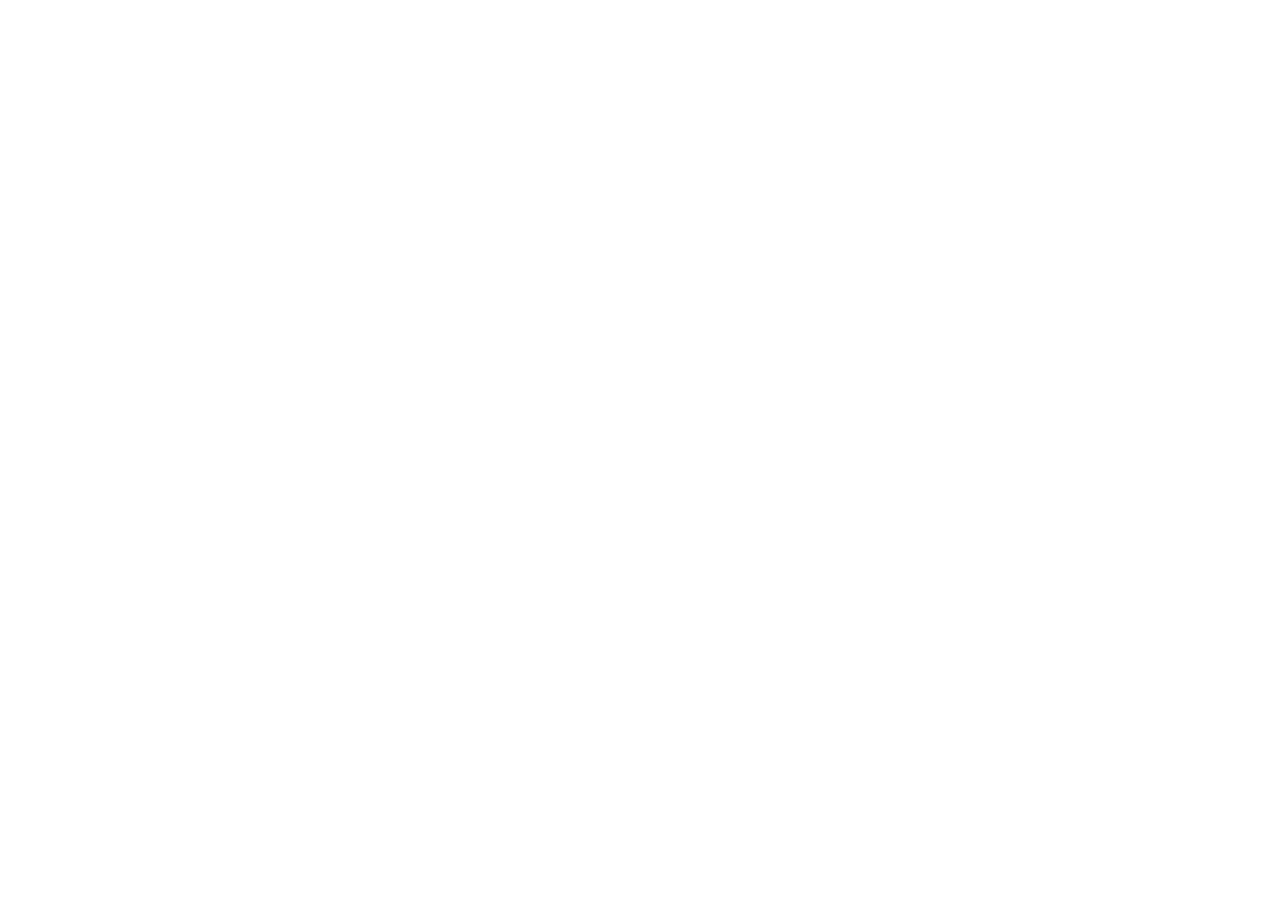
==== commit 27f4d258: "Redirect the old portfolio to 04deepak.pages.dev This repository is the first portfolio. Its URL is " ====
--- a/index.html
+++ b/index.html
@@ -1,468 +1,92 @@
 <!DOCTYPE html>
-<html lang="en" data-theme="dark">
+<html lang="en">
 <head>
 <meta charset="UTF-8">
 <meta name="viewport" content="width=device-width, initial-scale=1">
-<title>Deepak Bharate — Full-Stack Developer &amp; DevOps Engineer</title>
-<meta name="description" content="Full-stack developer and DevOps engineer in Pune. I build production systems in Node, TypeScript and Go, and ship them on Kubernetes with ArgoCD GitOps.">
-<link rel="canonical" href="https://04deepak.github.io/portfolio/">
+<title>Deepak Bharate — DevOps &amp; Platform Engineer</title>
+<meta name="description" content="This portfolio has moved to 04deepak.pages.dev">
 
-<meta property="og:type" content="website">
-<meta property="og:url" content="https://04deepak.github.io/portfolio/">
-<meta property="og:title" content="Deepak Bharate — Full-Stack Developer &amp; DevOps Engineer">
-<meta property="og:description" content="I build production systems in Node, TypeScript and Go, and ship them on Kubernetes with ArgoCD GitOps.">
-<meta property="og:image" content="https://04deepak.github.io/portfolio/img/me.jpg">
-<meta name="twitter:card" content="summary_large_image">
+<!-- Tells search engines the new address is authoritative, so ranking and
+     any existing links transfer rather than competing with the new site. -->
+<link rel="canonical" href="https://04deepak.pages.dev/">
 
-<link rel="icon" href="data:image/svg+xml,<svg xmlns='http://www.w3.org/2000/svg' viewBox='0 0 100 100'><rect width='100' height='100' rx='22' fill='%230b0d12'/><text y='72' x='50' text-anchor='middle' font-size='62' font-family='monospace' font-weight='bold' fill='%23ffb454'>D</text></svg>">
+<!-- Works with JavaScript disabled. The delay is 0 so it is effectively
+     instant, but the visible link below still renders if anything blocks it. -->
+<meta http-equiv="refresh" content="0; url=https://04deepak.pages.dev/">
 
-<link rel="preconnect" href="https://fonts.googleapis.com">
-<link rel="preconnect" href="https://fonts.gstatic.com" crossorigin>
-<link href="https://fonts.googleapis.com/css2?family=Inter:wght@400;500;600&family=Space+Grotesk:wght@500;600;700&family=JetBrains+Mono:wght@400;500&display=swap" rel="stylesheet">
-<link rel="stylesheet" href="styles/main.css">
+<meta property="og:title" content="Deepak Bharate — DevOps &amp; Platform Engineer">
+<meta property="og:url" content="https://04deepak.pages.dev/">
+<meta name="robots" content="noindex, follow">
 
-<script>
-  // Set theme before paint to avoid a flash of the wrong theme.
-  (function () {
-    try {
-      var saved = localStorage.getItem("theme");
-      var theme = saved || (window.matchMedia("(prefers-color-scheme: light)").matches ? "light" : "dark");
-      document.documentElement.setAttribute("data-theme", theme);
-    } catch (e) {}
-  })();
-</script>
+<link rel="icon" href="data:image/svg+xml,<svg xmlns='http://www.w3.org/2000/svg' viewBox='0 0 100 100'><defs><linearGradient id='g' x1='0' y1='0' x2='1' y2='1'><stop offset='0' stop-color='%2322d3ee'/><stop offset='1' stop-color='%23b14dff'/></linearGradient></defs><rect width='100' height='100' rx='24' fill='%2306060f'/><text y='71' x='50' text-anchor='middle' font-size='60' font-family='monospace' font-weight='bold' fill='url(%23g)'>D</text></svg>">
 
-<script type="application/ld+json">
-{
-  "@context": "https://schema.org",
-  "@type": "Person",
-  "name": "Deepak Bharate",
-  "jobTitle": "Full-Stack Developer & DevOps Engineer",
-  "url": "https://04deepak.github.io/portfolio/",
-  "email": "mailto:deepakbharate54321@gmail.com",
-  "address": { "@type": "PostalAddress", "addressLocality": "Pune", "addressRegion": "Maharashtra", "addressCountry": "IN" },
-  "alumniOf": { "@type": "CollegeOrUniversity", "name": "Sir Parashurambhau College" },
-  "sameAs": ["https://github.com/04Deepak"],
-  "knowsAbout": ["Kubernetes", "ArgoCD", "GitOps", "Node.js", "TypeScript", "Go", "Docker", "React"]
-}
-</script>
+<style>
+  :root { color-scheme: dark; }
+  * { margin: 0; box-sizing: border-box; }
+  body {
+    min-height: 100vh;
+    display: grid;
+    place-content: center;
+    justify-items: center;
+    gap: 1.25rem;
+    padding: 2rem;
+    text-align: center;
+    background: #06060f;
+    color: #e9edfb;
+    font-family: "Inter", ui-sans-serif, system-ui, -apple-system, sans-serif;
+    line-height: 1.6;
+  }
+  .tag {
+    font-family: ui-monospace, SFMono-Regular, Menlo, monospace;
+    font-size: 0.72rem;
+    letter-spacing: 0.22em;
+    text-transform: uppercase;
+    color: #22d3ee;
+  }
+  h1 {
+    font-size: clamp(1.5rem, 1.2rem + 2vw, 2.25rem);
+    font-weight: 600;
+    letter-spacing: -0.02em;
+  }
+  .grad {
+    background: linear-gradient(115deg, #22d3ee, #7c8cff 45%, #b14dff);
+    -webkit-background-clip: text;
+    background-clip: text;
+    color: transparent;
+  }
+  p { color: #97a0c0; max-width: 44ch; }
+  a.go {
+    display: inline-flex;
+    align-items: center;
+    gap: 0.6rem;
+    margin-top: 0.5rem;
+    padding: 0.85rem 1.5rem;
+    border-radius: 999px;
+    background: linear-gradient(115deg, #22d3ee, #7c8cff 45%, #b14dff);
+    color: #04040c;
+    font-weight: 600;
+    text-decoration: none;
+  }
+  code {
+    font-family: ui-monospace, SFMono-Regular, Menlo, monospace;
+    font-size: 0.9em;
+    color: #e9edfb;
+  }
+</style>
 </head>
 
 <body>
-<a class="skip-link" href="#main">Skip to content</a>
+  <p class="tag">Moved</p>
+  <h1>This portfolio now lives at <span class="grad">04deepak.pages.dev</span></h1>
+  <p>Redirecting you now. If nothing happens, use the button below.</p>
+  <a class="go" href="https://04deepak.pages.dev/">
+    Go to <code>04deepak.pages.dev</code> →
+  </a>
 
-<header class="site-header" id="siteHeader">
-  <nav class="wrap nav" aria-label="Primary">
-    <a class="brand" href="./"><span class="brand-mark">~/</span>deepak</a>
-
-    <ul class="nav-links" id="navLinks">
-      <li><a href="#work">Work</a></li>
-      <li><a href="#stack">Stack</a></li>
-      <li><a href="#timeline">Experience</a></li>
-      <li><a href="#about">About</a></li>
-      <li><a href="#contact">Contact</a></li>
-    </ul>
-
-    <div class="nav-tools">
-      <a class="icon-btn" href="https://github.com/04Deepak" target="_blank" rel="noopener" aria-label="GitHub profile">
-        <svg viewBox="0 0 24 24" fill="currentColor" aria-hidden="true"><path d="M12 .5C5.73.5.5 5.73.5 12a11.5 11.5 0 0 0 7.86 10.92c.58.1.79-.25.79-.55v-2.1c-3.2.7-3.88-1.37-3.88-1.37-.53-1.34-1.29-1.7-1.29-1.7-1.05-.72.08-.7.08-.7 1.16.08 1.77 1.2 1.77 1.2 1.03 1.77 2.7 1.26 3.36.96.1-.75.4-1.26.73-1.55-2.55-.29-5.24-1.28-5.24-5.7 0-1.26.45-2.29 1.19-3.1-.12-.29-.52-1.46.11-3.05 0 0 .97-.31 3.18 1.18a11 11 0 0 1 5.8 0c2.2-1.49 3.17-1.18 3.17-1.18.63 1.59.23 2.76.12 3.05.74.81 1.18 1.84 1.18 3.1 0 4.43-2.69 5.4-5.25 5.69.41.36.78 1.06.78 2.14v3.17c0 .3.2.66.8.55A11.5 11.5 0 0 0 23.5 12C23.5 5.73 18.27.5 12 .5Z"/></svg>
-      </a>
-      <button class="icon-btn theme-toggle" id="themeToggle" aria-label="Toggle colour theme">
-        <svg class="icon-sun" viewBox="0 0 24 24" fill="none" stroke="currentColor" stroke-width="2" stroke-linecap="round" aria-hidden="true"><circle cx="12" cy="12" r="4"/><path d="M12 2v2M12 20v2M4.9 4.9l1.4 1.4M17.7 17.7l1.4 1.4M2 12h2M20 12h2M4.9 19.1l1.4-1.4M17.7 6.3l1.4-1.4"/></svg>
-        <svg class="icon-moon" viewBox="0 0 24 24" fill="none" stroke="currentColor" stroke-width="2" stroke-linecap="round" stroke-linejoin="round" aria-hidden="true"><path d="M21 12.8A9 9 0 1 1 11.2 3a7 7 0 0 0 9.8 9.8Z"/></svg>
-      </button>
-      <button class="icon-btn nav-toggle" id="navToggle" aria-label="Menu" aria-expanded="false" aria-controls="navLinks">
-        <svg viewBox="0 0 24 24" fill="none" stroke="currentColor" stroke-width="2" stroke-linecap="round" aria-hidden="true"><path d="M4 7h16M4 12h16M4 17h16"/></svg>
-      </button>
-    </div>
-  </nav>
-</header>
-
-<main id="main">
-
-  <!-- ================= HERO ================= -->
-  <section class="hero">
-    <div class="wrap hero-grid">
-      <div>
-        <p class="hero-role"><span class="status-dot"></span> Full-stack developer &amp; DevOps engineer · Pune, India</p>
-        <h1>I build the product <span class="accent">and</span> the pipeline that ships it.</h1>
-        <p class="hero-lede">
-          Two years turning requirement docs into running production systems — <strong>Node, TypeScript, Go</strong>
-          on the application side, <strong>Kubernetes and ArgoCD GitOps</strong> on the way out the door.
-        </p>
-        <div class="btn-row">
-          <a class="btn btn--primary" href="#work">
-            See my work
-            <svg viewBox="0 0 24 24" fill="none" stroke="currentColor" stroke-width="2.2" stroke-linecap="round" stroke-linejoin="round" aria-hidden="true"><path d="M5 12h14M13 6l6 6-6 6"/></svg>
-          </a>
-          <a class="btn btn--ghost" href="RESUME_deepak_bharate.pdf">
-            <svg viewBox="0 0 24 24" fill="none" stroke="currentColor" stroke-width="2" stroke-linecap="round" stroke-linejoin="round" aria-hidden="true"><path d="M12 3v12M7 11l5 5 5-5M5 21h14"/></svg>
-            Résumé
-          </a>
-        </div>
-        <div class="hero-meta">
-          <span>
-            <svg viewBox="0 0 24 24" fill="none" stroke="currentColor" stroke-width="2" aria-hidden="true"><path d="M20 10c0 6-8 12-8 12s-8-6-8-12a8 8 0 0 1 16 0Z"/><circle cx="12" cy="10" r="3"/></svg>
-            Pune, Maharashtra
-          </span>
-          <a href="mailto:deepakbharate54321@gmail.com">
-            <svg viewBox="0 0 24 24" fill="none" stroke="currentColor" stroke-width="2" aria-hidden="true"><rect x="3" y="5" width="18" height="14" rx="2"/><path d="m3 7 9 6 9-6"/></svg>
-            deepakbharate54321@gmail.com
-          </a>
-          <a href="https://github.com/04Deepak" target="_blank" rel="noopener">
-            <svg viewBox="0 0 24 24" fill="currentColor" aria-hidden="true"><path d="M12 .5C5.73.5.5 5.73.5 12a11.5 11.5 0 0 0 7.86 10.92c.58.1.79-.25.79-.55v-2.1c-3.2.7-3.88-1.37-3.88-1.37-.53-1.34-1.29-1.7-1.29-1.7-1.05-.72.08-.7.08-.7 1.16.08 1.77 1.2 1.77 1.2 1.03 1.77 2.7 1.26 3.36.96.1-.75.4-1.26.73-1.55-2.55-.29-5.24-1.28-5.24-5.7 0-1.26.45-2.29 1.19-3.1-.12-.29-.52-1.46.11-3.05 0 0 .97-.31 3.18 1.18a11 11 0 0 1 5.8 0c2.2-1.49 3.17-1.18 3.17-1.18.63 1.59.23 2.76.12 3.05.74.81 1.18 1.84 1.18 3.1 0 4.43-2.69 5.4-5.25 5.69.41.36.78 1.06.78 2.14v3.17c0 .3.2.66.8.55A11.5 11.5 0 0 0 23.5 12C23.5 5.73 18.27.5 12 .5Z"/></svg>
-            github.com/04Deepak
-          </a>
-        </div>
-      </div>
-
-      <aside class="hero-aside">
-        <div class="terminal">
-          <div class="terminal-bar">
-            <span></span><span></span><span></span>
-            <span class="terminal-title">deepak@portfolio — zsh</span>
-          </div>
-          <div class="terminal-body">
-            <p class="cmd">whoami --stack</p>
-            <ul class="out">
-              <li><span class="key">backend</span>  <span class="val">Node · Express · TypeScript · Go</span></li>
-              <li><span class="key">frontend</span> <span class="val">React · Next.js · Vite</span></li>
-              <li><span class="key">data</span>     <span class="val">MongoDB · PostgreSQL · Redis</span></li>
-              <li><span class="key">deploy</span>   <span class="val">K3s · ArgoCD · Docker · Helm</span></li>
-              <li><span class="key">secrets</span>  <span class="val">Infisical · sealed config</span></li>
-            </ul>
-            <p class="cmd">kubectl get projects --shipped</p>
-            <ul class="out">
-              <li><span class="val">learnhub</span>       <span class="comment">multi-tenant LMS</span></li>
-              <li><span class="val">tumharajob</span>     <span class="comment">ATS + realtime chat</span></li>
-              <li><span class="val">servingservers</span> <span class="comment">GPU marketplace</span></li>
-              <li><span class="val">ngo-platform</span>   <span class="comment">4-svc microservices</span></li>
-            </ul>
-            <p class="cmd"><span class="caret"></span></p>
-          </div>
-        </div>
-      </aside>
-    </div>
-  </section>
-
-  <!-- ================= WORK ================= -->
-  <section class="section" id="work">
-    <div class="wrap">
-      <div class="section-head reveal">
-        <p class="eyebrow">Selected work</p>
-        <h2>Systems I designed, built and deployed</h2>
-        <p class="lede">Five production projects from the last two years. Client and infrastructure specifics are kept deliberately general.</p>
-      </div>
-
-      <div class="card-grid">
-
-        <article class="card card--feature reveal">
-          <div class="card-top">
-            <div>
-              <h3><a href="projects/learnhub.html">LearnHub</a></h3>
-              <p class="card-role">Full-stack + platform · 2026</p>
-            </div>
-            <span class="card-arrow"><svg viewBox="0 0 24 24" fill="none" stroke="currentColor" stroke-width="2" stroke-linecap="round" stroke-linejoin="round" aria-hidden="true"><path d="M7 17 17 7M9 7h8v8"/></svg></span>
-          </div>
-          <p>A white-label, multi-tenant video-learning SaaS built from BRD to production — chunked upload, FFmpeg HLS transcoding at four renditions, signed-URL streaming with per-org watermarking, and 4-role RBAC.</p>
-          <div class="tag-list">
-            <span class="tag">TypeScript</span><span class="tag">Express 5</span><span class="tag">MongoDB</span>
-            <span class="tag">Redis</span><span class="tag">Bull</span><span class="tag">FFmpeg</span><span class="tag">K3s</span>
-          </div>
-        </article>
-
-        <article class="card card--feature reveal">
-          <div class="card-top">
-            <div>
-              <h3><a href="projects/servingservers.html">ServingServers</a></h3>
-              <p class="card-role">Solo full-stack + security · 2026</p>
-            </div>
-            <span class="card-arrow"><svg viewBox="0 0 24 24" fill="none" stroke="currentColor" stroke-width="2" stroke-linecap="round" stroke-linejoin="round" aria-hidden="true"><path d="M7 17 17 7M9 7h8v8"/></svg></span>
-          </div>
-          <p>A GPU rental marketplace in Go where strangers run containers on your hardware. Seven phases of build, then two adversarial pentests I ran against my own design — and fixed every finding.</p>
-          <div class="tag-list">
-            <span class="tag">Go</span><span class="tag">gRPC</span><span class="tag">Next.js</span>
-            <span class="tag">PostgreSQL</span><span class="tag">Docker</span><span class="tag tag--accent">Container security</span>
-          </div>
-        </article>
-
-        <article class="card card--feature reveal">
-          <div class="card-top">
-            <div>
-              <h3><a href="projects/ats.html">TumharaJob ATS</a></h3>
-              <p class="card-role">Full-stack + DevOps · 2026</p>
-            </div>
-            <span class="card-arrow"><svg viewBox="0 0 24 24" fill="none" stroke="currentColor" stroke-width="2" stroke-linecap="round" stroke-linejoin="round" aria-hidden="true"><path d="M7 17 17 7M9 7h8v8"/></svg></span>
-          </div>
-          <p>Debugged three real-time chat failures down to root cause in Socket.IO, then rebuilt the delivery path — and moved the whole platform onto GitOps with config that auto-deploys from a secrets store.</p>
-          <div class="tag-list">
-            <span class="tag">Node</span><span class="tag">Socket.IO</span><span class="tag">React</span>
-            <span class="tag">MongoDB</span><span class="tag">ArgoCD</span><span class="tag">Infisical</span>
-          </div>
-        </article>
-
-        <article class="card reveal">
-          <div class="card-top">
-            <div>
-              <h3><a href="projects/ngo.html">NGO Platform &amp; Community App</a></h3>
-              <p class="card-role">DevOps / platform + backend · 2026</p>
-            </div>
-            <span class="card-arrow"><svg viewBox="0 0 24 24" fill="none" stroke="currentColor" stroke-width="2" stroke-linecap="round" stroke-linejoin="round" aria-hidden="true"><path d="M7 17 17 7M9 7h8v8"/></svg></span>
-          </div>
-          <p>Two applications on one self-hosted K3s cluster, delivered by ArgoCD — including a four-service microservice app with RS256 JWT and a shared-infrastructure namespace.</p>
-          <div class="tag-list">
-            <span class="tag">K3s</span><span class="tag">ArgoCD</span><span class="tag">Prisma</span><span class="tag">PostgreSQL</span><span class="tag">Turborepo</span>
-          </div>
-        </article>
-
-        <article class="card reveal">
-          <div class="card-top">
-            <div>
-              <h3><a href="projects/apijay.html">Self-Hosted Platform Ops</a></h3>
-              <p class="card-role">Platform / infra-ops · 2026</p>
-            </div>
-            <span class="card-arrow"><svg viewBox="0 0 24 24" fill="none" stroke="currentColor" stroke-width="2" stroke-linecap="round" stroke-linejoin="round" aria-hidden="true"><path d="M7 17 17 7M9 7h8v8"/></svg></span>
-          </div>
-          <p>Ran a self-hosted stack the way a small platform team would: mail with SPF/DKIM/DMARC, SSO, notifications, CI, and secrets as the single source of truth — plus the incident work that comes with it.</p>
-          <div class="tag-list">
-            <span class="tag">Docker</span><span class="tag">Caddy</span><span class="tag">Authentik</span><span class="tag">Infisical</span><span class="tag">SMTP</span>
-          </div>
-        </article>
-
-        <article class="card reveal">
-          <div class="card-top">
-            <div>
-              <h3><a href="work.html">Everything else</a></h3>
-              <p class="card-role">Open source &amp; learning projects</p>
-            </div>
-            <span class="card-arrow"><svg viewBox="0 0 24 24" fill="none" stroke="currentColor" stroke-width="2" stroke-linecap="round" stroke-linejoin="round" aria-hidden="true"><path d="M5 12h14M13 6l6 6-6 6"/></svg></span>
-          </div>
-          <p>GitOps and Kubernetes practice repos, a Spring Boot banking app, computer-vision experiments, and the small projects I learned on.</p>
-          <div class="tag-list">
-            <span class="tag tag--info">Full index</span>
-          </div>
-        </article>
-
-      </div>
-    </div>
-  </section>
-
-  <!-- ================= STACK ================= -->
-  <section class="section" id="stack">
-    <div class="wrap">
-      <div class="section-head reveal">
-        <p class="eyebrow">Stack</p>
-        <h2>What I work with</h2>
-        <p class="lede">Grouped by what I actually reach for, not rated out of ten.</p>
-      </div>
-
-      <div class="skill-grid">
-        <div class="skill-group reveal">
-          <h3><svg viewBox="0 0 24 24" fill="none" stroke="currentColor" stroke-width="2" stroke-linecap="round" stroke-linejoin="round" aria-hidden="true"><path d="m16 18 6-6-6-6M8 6l-6 6 6 6"/></svg> Languages</h3>
-          <div class="tag-list">
-            <span class="tag">TypeScript</span><span class="tag">JavaScript</span><span class="tag">Go</span>
-            <span class="tag">Java</span><span class="tag">Python</span><span class="tag">PHP</span><span class="tag">C</span><span class="tag">SQL</span>
-          </div>
-        </div>
-
-        <div class="skill-group reveal">
-          <h3><svg viewBox="0 0 24 24" fill="none" stroke="currentColor" stroke-width="2" stroke-linecap="round" stroke-linejoin="round" aria-hidden="true"><rect x="3" y="3" width="18" height="18" rx="2"/><path d="M3 9h18M9 21V9"/></svg> Backend</h3>
-          <div class="tag-list">
-            <span class="tag">Node.js</span><span class="tag">Express</span><span class="tag">Spring Boot</span>
-            <span class="tag">gRPC</span><span class="tag">REST</span><span class="tag">Socket.IO</span>
-            <span class="tag">Bull</span><span class="tag">Zod</span><span class="tag">Prisma</span><span class="tag">Mongoose</span>
-          </div>
-        </div>
-
-        <div class="skill-group reveal">
-          <h3><svg viewBox="0 0 24 24" fill="none" stroke="currentColor" stroke-width="2" stroke-linecap="round" stroke-linejoin="round" aria-hidden="true"><circle cx="12" cy="12" r="3"/><ellipse cx="12" cy="12" rx="10" ry="4.5"/><ellipse cx="12" cy="12" rx="10" ry="4.5" transform="rotate(60 12 12)"/></svg> Frontend</h3>
-          <div class="tag-list">
-            <span class="tag">React</span><span class="tag">Next.js</span><span class="tag">Vite</span>
-            <span class="tag">Tamagui</span><span class="tag">shadcn/ui</span><span class="tag">HTML</span><span class="tag">CSS</span>
-          </div>
-        </div>
-
-        <div class="skill-group reveal">
-          <h3><svg viewBox="0 0 24 24" fill="none" stroke="currentColor" stroke-width="2" stroke-linecap="round" stroke-linejoin="round" aria-hidden="true"><ellipse cx="12" cy="5" rx="9" ry="3"/><path d="M3 5v14c0 1.7 4 3 9 3s9-1.3 9-3V5M3 12c0 1.7 4 3 9 3s9-1.3 9-3"/></svg> Data &amp; storage</h3>
-          <div class="tag-list">
-            <span class="tag">MongoDB</span><span class="tag">PostgreSQL</span><span class="tag">Redis</span>
-            <span class="tag">MySQL</span><span class="tag">S3 / MinIO</span><span class="tag">Wasabi</span>
-          </div>
-        </div>
-
-        <div class="skill-group reveal">
-          <h3><svg viewBox="0 0 24 24" fill="none" stroke="currentColor" stroke-width="2" stroke-linecap="round" stroke-linejoin="round" aria-hidden="true"><path d="M12 2 3 7v10l9 5 9-5V7Z"/><path d="m3 7 9 5 9-5M12 22V12"/></svg> Infrastructure</h3>
-          <div class="tag-list">
-            <span class="tag tag--accent">Kubernetes / K3s</span><span class="tag tag--accent">ArgoCD</span>
-            <span class="tag">Docker</span><span class="tag">Helm</span><span class="tag">GitHub Actions</span>
-            <span class="tag">Jenkins</span><span class="tag">Traefik</span><span class="tag">Caddy</span>
-            <span class="tag">nginx</span><span class="tag">cert-manager</span><span class="tag">AWS</span>
-          </div>
-        </div>
-
-        <div class="skill-group reveal">
-          <h3><svg viewBox="0 0 24 24" fill="none" stroke="currentColor" stroke-width="2" stroke-linecap="round" stroke-linejoin="round" aria-hidden="true"><rect x="4" y="10" width="16" height="11" rx="2"/><path d="M8 10V7a4 4 0 0 1 8 0v3"/></svg> Security &amp; ops</h3>
-          <div class="tag-list">
-            <span class="tag">Infisical</span><span class="tag">JWT / RBAC</span><span class="tag">iptables</span>
-            <span class="tag">Linux namespaces</span><span class="tag">TLS / ACME</span>
-            <span class="tag">SPF / DKIM / DMARC</span><span class="tag">Pentesting</span>
-          </div>
-        </div>
-      </div>
-    </div>
-  </section>
-
-  <!-- ================= TIMELINE ================= -->
-  <section class="section" id="timeline">
-    <div class="wrap">
-      <div class="section-head reveal">
-        <p class="eyebrow">Experience</p>
-        <h2>2026, in order</h2>
-      </div>
-
-      <div class="timeline">
-        <div class="timeline-item timeline-item--now reveal">
-          <p class="timeline-date">JUN — ONGOING</p>
-          <h3>Platform &amp; infra operations, self-hosted stack</h3>
-          <p>Mail hardening (STARTTLS relay, SPF/DKIM/DMARC), SSO, notifications, self-hosted CI, and secrets management. Autonomous pull-request review across three repositories.</p>
-        </div>
-        <div class="timeline-item timeline-item--now reveal">
-          <p class="timeline-date">JUN — ONGOING</p>
-          <h3>NGO Platform + Community App on K3s</h3>
-          <p>Stood up a K3s cluster with ArgoCD GitOps, deployed two applications with HPA and PodDisruptionBudgets, migrated document storage to a new AWS account and set billing guardrails.</p>
-        </div>
-        <div class="timeline-item timeline-item--now reveal">
-          <p class="timeline-date">MAY — ONGOING</p>
-          <h3>TumharaJob ATS — real-time chat &amp; GitOps</h3>
-          <p>Fixed three production chat bugs at root cause, moved secrets out of build config into a managed store, and cut the frontend over from a CDN to the K3s cluster.</p>
-        </div>
-        <div class="timeline-item timeline-item--now reveal">
-          <p class="timeline-date">MAY — ONGOING</p>
-          <h3>LearnHub multi-tenant LMS</h3>
-          <p>Largest project by effort: requirements through to production. Video pipeline, multi-tenancy, 4-role RBAC, then K3s + ArgoCD deployment and two security audits.</p>
-        </div>
-        <div class="timeline-item reveal">
-          <p class="timeline-date">APR — MAY</p>
-          <h3>ServingServers GPU marketplace</h3>
-          <p>Built solo across seven phases, then ran two adversarial pentests against my own container isolation and fixed all 17 critical and 25 high findings.</p>
-        </div>
-        <div class="timeline-item reveal">
-          <p class="timeline-date">2024</p>
-          <h3>B.Sc. Computer Science — Sir Parashurambhau College</h3>
-          <p>Graduated with 8.81 CGPA (80.60%).</p>
-        </div>
-      </div>
-    </div>
-  </section>
-
-  <!-- ================= ABOUT ================= -->
-  <section class="section" id="about">
-    <div class="wrap">
-      <div class="section-head reveal">
-        <p class="eyebrow">About</p>
-        <h2>How I work</h2>
-      </div>
-      <div class="prose reveal">
-        <p>
-          I'm a full-stack developer who kept following the code past the merge button. Most of what I've
-          shipped in the last two years started as a requirements document and ended as containers running
-          on a cluster I set up — so I've spent as much time in <code>kubectl</code> and ArgoCD as in an editor.
-        </p>
-        <p>
-          The work I'm proudest of is unglamorous: finding out that a chat bug was a Socket.IO
-          <code>reconnect</code> listener bound to the wrong object, that a kubelet crash was <code>fstab</code>
-          re-enabling swap after a reboot, or that a "network" problem was actually a Postgres password failure.
-          Root cause over workaround, every time.
-        </p>
-        <p>
-          I default to self-hosted and cost-conscious infrastructure, keep secrets in a managed store rather
-          than in build config, and write the documentation as I go — threat models, architecture decisions,
-          runbooks. I read English, Hindi and Marathi, and I'm based in Pune.
-        </p>
-        <div class="btn-row" style="margin-top:1.75rem">
-          <a class="btn btn--ghost" href="RESUME_deepak_bharate.pdf">
-            <svg viewBox="0 0 24 24" fill="none" stroke="currentColor" stroke-width="2" stroke-linecap="round" stroke-linejoin="round" aria-hidden="true"><path d="M12 3v12M7 11l5 5 5-5M5 21h14"/></svg>
-            Download résumé
-          </a>
-        </div>
-      </div>
-    </div>
-  </section>
-
-  <!-- ================= CONTACT ================= -->
-  <section class="section" id="contact">
-    <div class="wrap">
-      <div class="section-head reveal">
-        <p class="eyebrow">Contact</p>
-        <h2>Let's talk</h2>
-        <p class="lede">Open to full-stack and DevOps roles. The fastest way to reach me is email.</p>
-      </div>
-
-      <div class="contact-grid">
-        <div class="reveal">
-          <div class="contact-list">
-            <div class="contact-row">
-              <svg viewBox="0 0 24 24" fill="none" stroke="currentColor" stroke-width="2" aria-hidden="true"><rect x="3" y="5" width="18" height="14" rx="2"/><path d="m3 7 9 6 9-6"/></svg>
-              <span class="label">Email</span>
-              <a href="mailto:deepakbharate54321@gmail.com">deepakbharate54321@gmail.com</a>
-            </div>
-            <div class="contact-row">
-              <svg viewBox="0 0 24 24" fill="none" stroke="currentColor" stroke-width="2" aria-hidden="true"><path d="M22 16.9v3a2 2 0 0 1-2.2 2 19.8 19.8 0 0 1-8.6-3.1 19.5 19.5 0 0 1-6-6A19.8 19.8 0 0 1 2.1 4.2 2 2 0 0 1 4.1 2h3a2 2 0 0 1 2 1.7c.1 1 .4 1.9.7 2.8a2 2 0 0 1-.5 2.1L8.1 9.9a16 16 0 0 0 6 6l1.3-1.2a2 2 0 0 1 2.1-.5c.9.3 1.8.6 2.8.7a2 2 0 0 1 1.7 2Z"/></svg>
-              <span class="label">Phone</span>
-              <a href="tel:+919356217238">+91 93562 17238</a>
-            </div>
-            <div class="contact-row">
-              <svg viewBox="0 0 24 24" fill="currentColor" aria-hidden="true"><path d="M12 .5C5.73.5.5 5.73.5 12a11.5 11.5 0 0 0 7.86 10.92c.58.1.79-.25.79-.55v-2.1c-3.2.7-3.88-1.37-3.88-1.37-.53-1.34-1.29-1.7-1.29-1.7-1.05-.72.08-.7.08-.7 1.16.08 1.77 1.2 1.77 1.2 1.03 1.77 2.7 1.26 3.36.96.1-.75.4-1.26.73-1.55-2.55-.29-5.24-1.28-5.24-5.7 0-1.26.45-2.29 1.19-3.1-.12-.29-.52-1.46.11-3.05 0 0 .97-.31 3.18 1.18a11 11 0 0 1 5.8 0c2.2-1.49 3.17-1.18 3.17-1.18.63 1.59.23 2.76.12 3.05.74.81 1.18 1.84 1.18 3.1 0 4.43-2.69 5.4-5.25 5.69.41.36.78 1.06.78 2.14v3.17c0 .3.2.66.8.55A11.5 11.5 0 0 0 23.5 12C23.5 5.73 18.27.5 12 .5Z"/></svg>
-              <span class="label">GitHub</span>
-              <a href="https://github.com/04Deepak" target="_blank" rel="noopener">github.com/04Deepak</a>
-            </div>
-            <div class="contact-row">
-              <svg viewBox="0 0 24 24" fill="none" stroke="currentColor" stroke-width="2" aria-hidden="true"><path d="M20 10c0 6-8 12-8 12s-8-6-8-12a8 8 0 0 1 16 0Z"/><circle cx="12" cy="10" r="3"/></svg>
-              <span class="label">Location</span>
-              <span>Pune, Maharashtra, India</span>
-            </div>
-            <div class="contact-row">
-              <svg viewBox="0 0 24 24" fill="none" stroke="currentColor" stroke-width="2" aria-hidden="true"><circle cx="12" cy="12" r="10"/><path d="M2 12h20M12 2a15 15 0 0 1 0 20 15 15 0 0 1 0-20Z"/></svg>
-              <span class="label">Languages</span>
-              <span>English · Hindi · Marathi</span>
-            </div>
-          </div>
-        </div>
-
-        <div class="reveal">
-          <form class="form" id="contactForm">
-            <div class="field">
-              <label for="cf-name">Your name</label>
-              <input type="text" id="cf-name" name="name" required autocomplete="name" placeholder="Jane Doe">
-            </div>
-            <div class="field">
-              <label for="cf-subject">Subject</label>
-              <input type="text" id="cf-subject" name="subject" required placeholder="Backend role at …">
-            </div>
-            <div class="field">
-              <label for="cf-message">Message</label>
-              <textarea id="cf-message" name="message" required placeholder="A few lines about the role or project…"></textarea>
-            </div>
-            <button type="submit" class="btn btn--primary">
-              <svg viewBox="0 0 24 24" fill="none" stroke="currentColor" stroke-width="2" stroke-linecap="round" stroke-linejoin="round" aria-hidden="true"><path d="m22 2-7 20-4-9-9-4Z"/><path d="M22 2 11 13"/></svg>
-              Compose email
-            </button>
-            <p class="form-note">Opens your email app with the message ready to send — nothing is submitted to a third party.</p>
-          </form>
-        </div>
-      </div>
-    </div>
-  </section>
-
-</main>
-
-<footer class="site-footer">
-  <div class="wrap footer-inner">
-    <p>© <span id="year">2026</span> Deepak Bharate</p>
-    <p class="footer-built">Hand-written HTML &amp; CSS · no framework · <a href="https://github.com/04Deepak/portfolio" target="_blank" rel="noopener">source</a></p>
-  </div>
-</footer>
-
-<script src="app.js"></script>
+  <script>
+    // Replace rather than assign, so the dead URL does not sit in history
+    // and trap anyone pressing Back.
+    location.replace("https://04deepak.pages.dev/");
+  </script>
 </body>
 </html>
